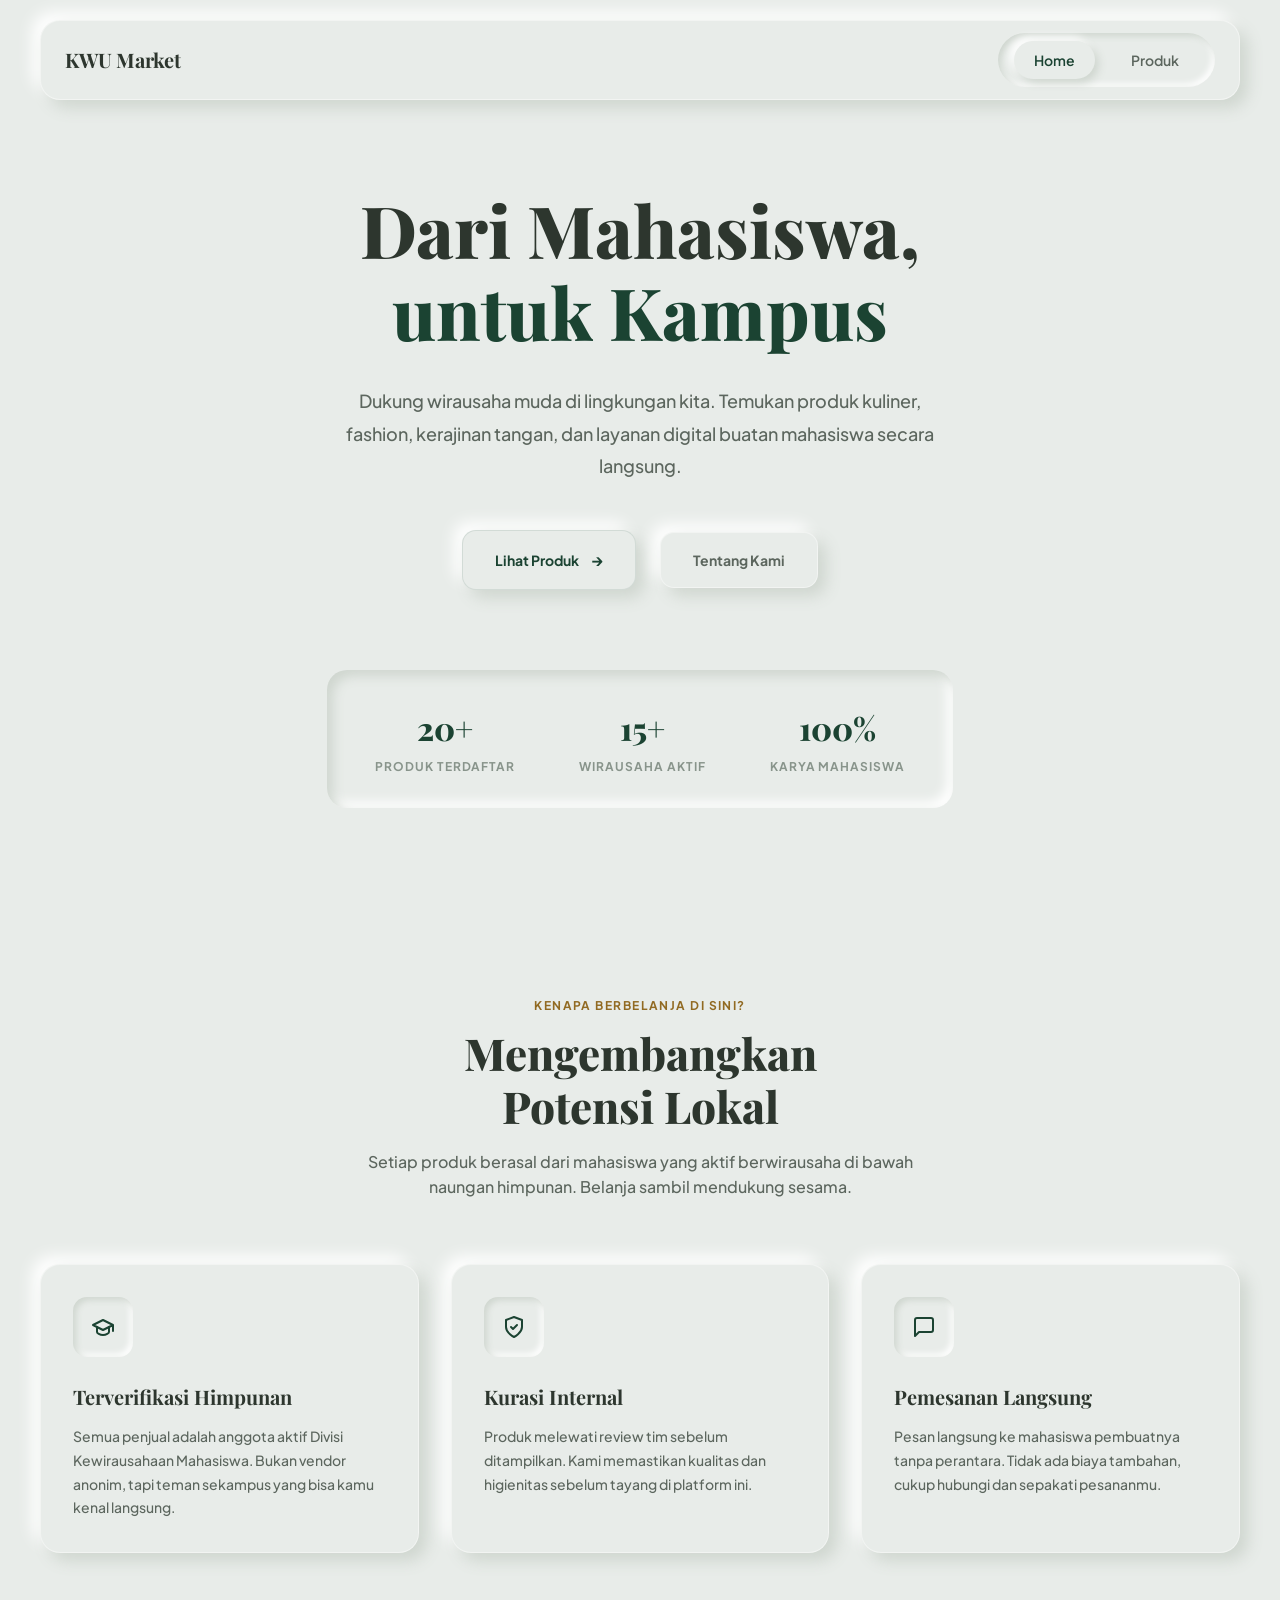
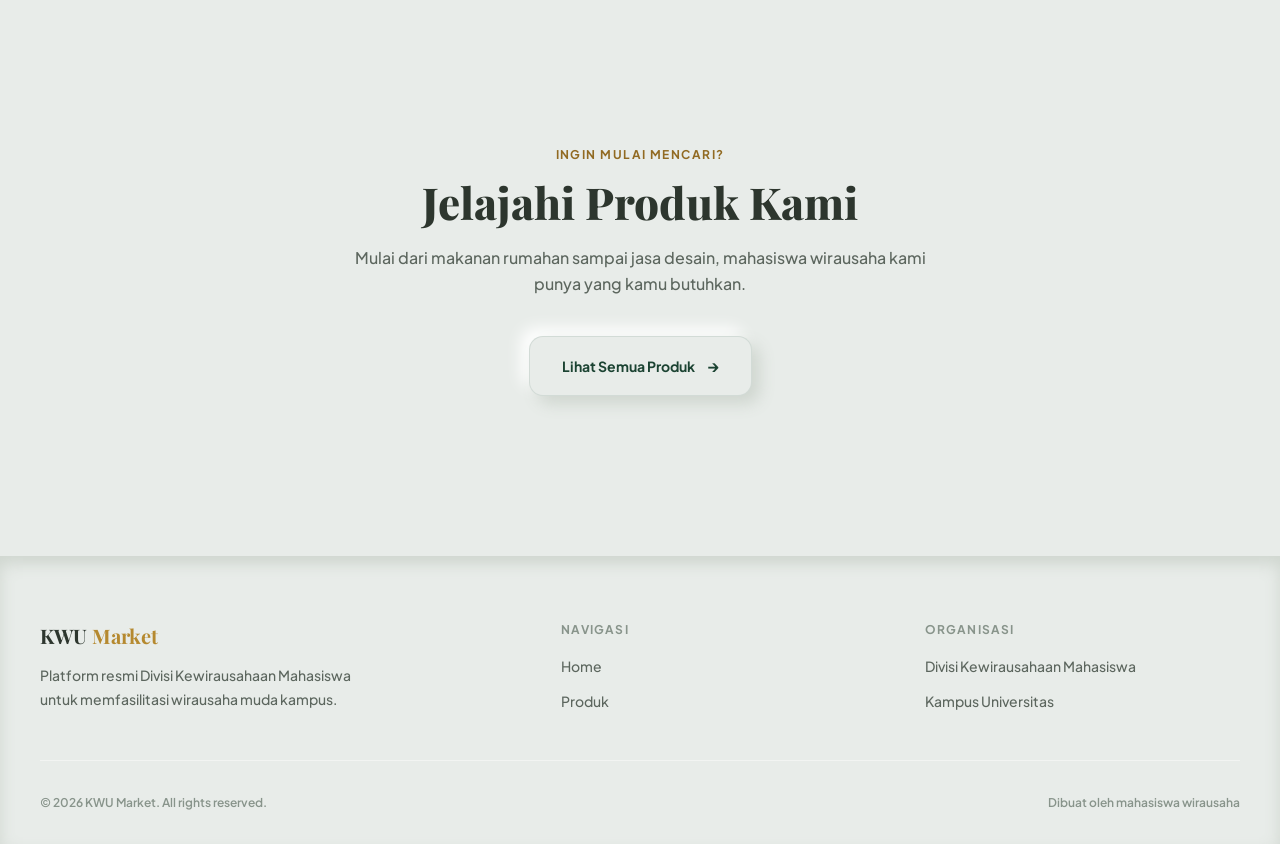
==== index.html @ 0aa47d26 "feat: implement landing page and product listing features for KWU Market platform" ====
<!DOCTYPE html>
<html lang="id">

<head>
  <meta charset="UTF-8" />
  <meta name="viewport" content="width=device-width, initial-scale=1.0" />
  <title>KWU Market</title>
  <meta name="description"
    content="KWU Market adalah platform resmi Divisi Kewirausahaan Mahasiswa. Temukan produk kuliner, fashion, kerajinan, dan jasa digital buatan mahasiswa." />
  <link rel="preconnect" href="https://fonts.googleapis.com">
  <link rel="preconnect" href="https://fonts.gstatic.com" crossorigin>
  <link href="https://fonts.googleapis.com/css2?family=Plus+Jakarta+Sans:wght@400;500;600;700;800&display=swap"
    rel="stylesheet">
  <link rel="stylesheet" href="index.css" />
  <link rel="icon" type="image/svg+xml"
    href="data:image/svg+xml,%3Csvg xmlns='http://www.w3.org/2000/svg' viewBox='0 0 32 32'%3E%3Crect width='32' height='32' rx='6' fill='%231b4332'/%3E%3Ctext x='50%25' y='54%25' dominant-baseline='middle' text-anchor='middle' fill='%23e8ece9' font-family='serif' font-size='18' font-weight='bold'%3EK%3C/text%3E%3C/svg%3E" />
</head>

<body>
  <!-- Navbar -->
  <nav class="navbar" id="navbar">
    <div class="navbar__inner">
      <a href="index.html" class="navbar__logo">
        <div class="navbar__logo-text">KWU <span>Market</span></div>
      </a>
      <div class="navbar__links" id="navLinks">
        <a href="index.html" class="navbar__link active">Home</a>
        <a href="products.html" class="navbar__link">Produk</a>
      </div>
      <button class="navbar__toggle" id="navToggle" aria-label="Toggle menu">
        <span></span>
        <span></span>
        <span></span>
      </button>
    </div>
  </nav>

  <!-- Hero -->
  <section class="hero">
    <div class="hero__content">
      <h1 class="hero__title reveal reveal-delay-1">
        Dari Mahasiswa,<br />
        <span>untuk Kampus</span>
      </h1>

      <p class="hero__subtitle reveal reveal-delay-2">
        Dukung wirausaha muda di lingkungan kita. Temukan produk kuliner, fashion, kerajinan tangan, dan layanan digital
        buatan mahasiswa secara langsung.
      </p>

      <div class="hero__actions reveal reveal-delay-3">
        <a href="products.html" class="btn btn--primary">
          Lihat Produk
          <span class="btn__icon">&rarr;</span>
        </a>
        <a href="#tentang" class="btn btn--secondary">
          Tentang Kami
        </a>
      </div>

      <div class="hero__stats reveal reveal-delay-4">
        <div class="hero__stat">
          <div class="hero__stat-value">20+</div>
          <div class="hero__stat-label">Produk Terdaftar</div>
        </div>
        <div class="hero__stat">
          <div class="hero__stat-value">15+</div>
          <div class="hero__stat-label">Wirausaha Aktif</div>
        </div>
        <div class="hero__stat">
          <div class="hero__stat-value">100%</div>
          <div class="hero__stat-label">Karya Mahasiswa</div>
        </div>
      </div>
    </div>
  </section>

  <!-- Tentang -->
  <section class="section features" id="tentang">
    <div class="section__inner">
      <div class="section__header">
        <p class="section__eyebrow reveal">Kenapa berbelanja di sini?</p>
        <h2 class="section__title reveal reveal-delay-1">Mengembangkan<br />Potensi Lokal</h2>
        <p class="section__description reveal reveal-delay-2">
          Setiap produk berasal dari mahasiswa yang aktif berwirausaha di bawah naungan himpunan. Belanja sambil
          mendukung sesama.
        </p>
      </div>

      <div class="features__grid">
        <div class="feature-card reveal reveal-delay-1">
          <div class="feature-card__icon">
            <svg width="24" height="24" viewBox="0 0 24 24" fill="none" stroke="currentColor" stroke-width="2"
              stroke-linecap="round" stroke-linejoin="round">
              <path d="M22 10v6M2 10l10-5 10 5-10 5z" />
              <path d="M6 12v5c0 1.1 2.7 3 6 3s6-1.9 6-3v-5" />
            </svg>
          </div>
          <h3 class="feature-card__title">Terverifikasi Himpunan</h3>
          <p class="feature-card__text">
            Semua penjual adalah anggota aktif Divisi Kewirausahaan Mahasiswa. Bukan vendor anonim, tapi teman sekampus
            yang bisa kamu kenal langsung.
          </p>
        </div>

        <div class="feature-card reveal reveal-delay-2">
          <div class="feature-card__icon">
            <svg width="24" height="24" viewBox="0 0 24 24" fill="none" stroke="currentColor" stroke-width="2"
              stroke-linecap="round" stroke-linejoin="round">
              <path d="M12 22s8-4 8-10V5l-8-3-8 3v7c0 6 8 10 8 10z" />
              <path d="m9 12 2 2 4-4" />
            </svg>
          </div>
          <h3 class="feature-card__title">Kurasi Internal</h3>
          <p class="feature-card__text">
            Produk melewati review tim sebelum ditampilkan. Kami memastikan kualitas dan higienitas sebelum tayang di
            platform ini.
          </p>
        </div>

        <div class="feature-card reveal reveal-delay-3">
          <div class="feature-card__icon">
            <svg width="24" height="24" viewBox="0 0 24 24" fill="none" stroke="currentColor" stroke-width="2"
              stroke-linecap="round" stroke-linejoin="round">
              <path d="M21 15a2 2 0 0 1-2 2H7l-4 4V5a2 2 0 0 1 2-2h14a2 2 0 0 1 2 2z" />
            </svg>
          </div>
          <h3 class="feature-card__title">Pemesanan Langsung</h3>
          <p class="feature-card__text">
            Pesan langsung ke mahasiswa pembuatnya tanpa perantara. Tidak ada biaya tambahan, cukup hubungi dan sepakati
            pesananmu.
          </p>
        </div>
      </div>
    </div>
  </section>

  <!-- CTA Section -->
  <section class="section" id="cta">
    <div class="section__inner">
      <div class="section__header">
        <p class="section__eyebrow reveal">Ingin mulai mencari?</p>
        <h2 class="section__title reveal reveal-delay-1">Jelajahi Produk Kami</h2>
        <p class="section__description reveal reveal-delay-2">
          Mulai dari makanan rumahan sampai jasa desain, mahasiswa wirausaha kami punya yang kamu butuhkan.
        </p>
        <div style="margin-top: 2.5rem;">
          <a href="products.html" class="btn btn--primary reveal reveal-delay-3">
            Lihat Semua Produk
            <span class="btn__icon">&rarr;</span>
          </a>
        </div>
      </div>
    </div>
  </section>

  <!-- Footer -->
  <footer class="footer">
    <div class="footer__inner">
      <div class="footer__top">
        <div>
          <div class="footer__brand-name">KWU <span>Market</span></div>
          <p class="footer__brand-desc">
            Platform resmi Divisi Kewirausahaan Mahasiswa untuk memfasilitasi wirausaha muda kampus.
          </p>
        </div>

        <div>
          <h4 class="footer__col-title">Navigasi</h4>
          <div class="footer__links">
            <a href="index.html" class="footer__link">Home</a>
            <a href="products.html" class="footer__link">Produk</a>
          </div>
        </div>

        <div>
          <h4 class="footer__col-title">Organisasi</h4>
          <div class="footer__links">
            <span class="footer__link">Divisi Kewirausahaan Mahasiswa</span>
            <span class="footer__link">Kampus Universitas</span>
          </div>
        </div>
      </div>

      <div class="footer__bottom">
        <span>&copy; 2026 KWU Market. All rights reserved.</span>
        <span>Dibuat oleh mahasiswa wirausaha</span>
      </div>
    </div>
  </footer>

  <script src="main.js"></script>
</body>

</html>
---- index.css ----
/* ============================================
   KWU MARKET — Neomorphic (Soft UI) Design System
   Soft Sage + Cream + Forest Green Accents
   ============================================ */

/* --- Google Fonts --- */
@import url('https://fonts.googleapis.com/css2?family=Playfair+Display:ital,wght@0,400..900;1,400..900&family=Plus+Jakarta+Sans:ital,wght@0,200..800;1,200..800&display=swap');

/* --- Custom Properties --- */
:root {
  /* Palette (Soft Sage Cream Base) */
  --bg-color: #e8ece9;
  --shadow-light: #ffffff;
  --shadow-dark: #cfd6cf;

  /* Accent Colors */
  --accent-green: #1b4332;
  --accent-green-light: #2d6a4f;
  --accent-gold: #b5892f;
  --accent-gold-dark: #916a22;

  /* Text Colors */
  --text-primary: #2d362e;
  --text-secondary: #5c665e;
  --text-muted: #88948b;

  /* Shadows (The core of Neomorphism) */
  --neumo-flat: 8px 8px 16px var(--shadow-dark), -8px -8px 16px var(--shadow-light);
  --neumo-flat-hover: 12px 12px 24px var(--shadow-dark), -12px -12px 24px var(--shadow-light);
  --neumo-sunken: inset 6px 6px 12px var(--shadow-dark), inset -6px -6px 12px var(--shadow-light);
  --neumo-sunken-active: inset 8px 8px 16px var(--shadow-dark), inset -8px -8px 16px var(--shadow-light);
  
  --neumo-sm: 4px 4px 8px var(--shadow-dark), -4px -4px 8px var(--shadow-light);
  --neumo-sm-sunken: inset 3px 3px 6px var(--shadow-dark), inset -3px -3px 6px var(--shadow-light);
  
  --border-subtle: rgba(255, 255, 255, 0.4);

  /* Typography */
  --font-display: 'Playfair Display', Georgia, serif;
  --font-body: 'Plus Jakarta Sans', sans-serif;

  --text-xs: 0.75rem;
  --text-sm: 0.875rem;
  --text-base: 1rem;
  --text-lg: 1.125rem;
  --text-xl: 1.25rem;
  --text-2xl: 1.5rem;
  --text-3xl: 2rem;
  --text-4xl: 2.75rem;
  --text-5xl: 3.5rem;
  --text-6xl: 4.5rem;

  /* Spacing */
  --space-1: 0.25rem;
  --space-2: 0.5rem;
  --space-3: 0.75rem;
  --space-4: 1rem;
  --space-5: 1.25rem;
  --space-6: 1.5rem;
  --space-8: 2rem;
  --space-10: 2.5rem;
  --space-12: 3rem;
  --space-16: 4rem;
  --space-20: 5rem;
  --space-24: 6rem;

  /* Radius */
  --radius-sm: 8px;
  --radius-md: 14px;
  --radius-lg: 20px;
  --radius-xl: 28px;
  --radius-full: 9999px;

  /* Transitions */
  --ease-out: cubic-bezier(0.25, 1, 0.5, 1);
  --ease-in-out: cubic-bezier(0.76, 0, 0.24, 1);
  --duration-fast: 150ms;
  --duration-normal: 300ms;
  --duration-slow: 450ms;

  /* Layout */
  --max-width: 1200px;
  --nav-height: 80px;
}

/* --- Reset & Base --- */
*,
*::before,
*::after {
  margin: 0;
  padding: 0;
  box-sizing: border-box;
}

html {
  scroll-behavior: smooth;
  -webkit-font-smoothing: antialiased;
  -moz-osx-font-smoothing: grayscale;
}

body {
  font-family: var(--font-body);
  font-size: var(--text-base);
  line-height: 1.6;
  color: var(--text-primary);
  background-color: var(--bg-color);
  overflow-x: hidden;
  min-height: 100vh;
}

a {
  color: inherit;
  text-decoration: none;
}

img {
  max-width: 100%;
  height: auto;
  display: block;
}

button {
  font-family: inherit;
  cursor: pointer;
  border: none;
  background: none;
  color: inherit;
  outline: none;
}

ul, ol {
  list-style: none;
}

/* --- Navbar --- */
.navbar {
  position: fixed;
  top: 20px;
  left: 50%;
  transform: translateX(-50%);
  width: calc(100% - 40px);
  max-width: var(--max-width);
  height: var(--nav-height);
  background-color: var(--bg-color);
  border-radius: var(--radius-lg);
  box-shadow: var(--neumo-flat);
  border: 1px solid var(--border-subtle);
  display: flex;
  align-items: center;
  z-index: 100;
  transition: all var(--duration-normal) var(--ease-out);
}

.navbar.scrolled {
  top: 10px;
  height: 70px;
  background-color: rgba(232, 236, 233, 0.9);
  backdrop-filter: blur(10px);
  -webkit-backdrop-filter: blur(10px);
}

.navbar--hidden {
  transform: translateX(-50%) translateY(calc(-100% - 30px));
  pointer-events: none;
}

.navbar__inner {
  width: 100%;
  padding: 0 var(--space-6);
  display: flex;
  align-items: center;
  justify-content: space-between;
}

.navbar__logo {
  display: flex;
  align-items: center;
  gap: var(--space-3);
}

.navbar__logo-icon {
  width: 40px;
  height: 40px;
  background-color: var(--bg-color);
  border-radius: var(--radius-md);
  box-shadow: var(--neumo-sm);
  display: flex;
  align-items: center;
  justify-content: center;
  font-family: var(--font-display);
  font-size: var(--text-xl);
  color: var(--accent-green);
  font-weight: 700;
}

.navbar__logo-text {
  font-family: var(--font-display);
  font-size: var(--text-xl);
  font-weight: 700;
  color: var(--text-primary);
  letter-spacing: -0.01em;
}

.navbar__logo-text span {
  color: var(--text-primary);
}

.navbar__links {
  display: flex;
  align-items: center;
  gap: var(--space-4);
  background-color: var(--bg-color);
  padding: var(--space-2) var(--space-4);
  border-radius: var(--radius-full);
  box-shadow: var(--neumo-sm-sunken);
}

.navbar__link {
  padding: var(--space-2) var(--space-5);
  font-size: var(--text-sm);
  font-weight: 600;
  color: var(--text-secondary);
  border-radius: var(--radius-full);
  transition: all var(--duration-fast) var(--ease-out);
}

.navbar__link:hover {
  color: var(--accent-green);
}

.navbar__link.active {
  color: var(--accent-green);
  background-color: var(--bg-color);
  box-shadow: var(--neumo-sm);
}

/* Mobile menu toggle */
.navbar__toggle {
  display: none;
  flex-direction: column;
  gap: 5px;
  width: 40px;
  height: 40px;
  border-radius: var(--radius-md);
  box-shadow: var(--neumo-sm);
  align-items: center;
  justify-content: center;
  cursor: pointer;
  transition: box-shadow var(--duration-fast) var(--ease-out);
}

.navbar__toggle:active {
  box-shadow: var(--neumo-sm-sunken);
}

.navbar__toggle span {
  width: 20px;
  height: 2px;
  background: var(--text-primary);
  border-radius: var(--radius-full);
  transition: transform var(--duration-normal) var(--ease-out),
              opacity var(--duration-fast) var(--ease-out);
}

.navbar__toggle.open span:nth-child(1) {
  transform: translateY(7px) rotate(45deg);
}

.navbar__toggle.open span:nth-child(2) {
  opacity: 0;
}

.navbar__toggle.open span:nth-child(3) {
  transform: translateY(-7px) rotate(-45deg);
}


/* --- Hero Section --- */
.hero {
  min-height: 100vh;
  display: flex;
  align-items: center;
  justify-content: center;
  padding: calc(var(--nav-height) + var(--space-20)) var(--space-6) var(--space-16);
  position: relative;
}

.hero__content {
  max-width: var(--max-width);
  text-align: center;
  z-index: 1;
}

.hero__badge {
  display: inline-flex;
  align-items: center;
  gap: var(--space-2);
  padding: var(--space-2) var(--space-5);
  background-color: var(--bg-color);
  box-shadow: var(--neumo-sm);
  border-radius: var(--radius-full);
  font-size: var(--text-xs);
  font-weight: 700;
  color: var(--accent-green-light);
  margin-bottom: var(--space-10);
  letter-spacing: 0.05em;
  text-transform: uppercase;
}

.hero__badge-dot {
  width: 8px;
  height: 8px;
  background: var(--accent-gold);
  border-radius: 50%;
  box-shadow: 0 0 8px var(--accent-gold);
}

.hero__title {
  font-family: var(--font-display);
  font-size: clamp(var(--text-4xl), 7vw, var(--text-6xl));
  line-height: 1.15;
  margin-bottom: var(--space-8);
  color: var(--text-primary);
  font-weight: 800;
}

.hero__title span {
  color: var(--accent-green);
  position: relative;
  display: inline-block;
}

.hero__subtitle {
  font-size: clamp(var(--text-base), 2vw, var(--text-lg));
  color: var(--text-secondary);
  max-width: 600px;
  margin: 0 auto var(--space-12);
  line-height: 1.8;
  font-weight: 500;
}

.hero__actions {
  display: flex;
  align-items: center;
  justify-content: center;
  gap: var(--space-6);
  flex-wrap: wrap;
}

/* --- Neomorphic Buttons --- */
.btn {
  display: inline-flex;
  align-items: center;
  justify-content: center;
  gap: var(--space-3);
  padding: var(--space-4) var(--space-8);
  font-size: var(--text-sm);
  font-weight: 700;
  border-radius: var(--radius-md);
  background-color: var(--bg-color);
  box-shadow: var(--neumo-flat);
  color: var(--text-primary);
  transition: all var(--duration-normal) var(--ease-out);
  border: 1px solid var(--border-subtle);
}

.btn:hover {
  box-shadow: var(--neumo-flat-hover);
  transform: translateY(-2px);
}

.btn:active {
  box-shadow: var(--neumo-sunken);
  transform: translateY(0);
}

.btn--primary {
  color: var(--accent-green);
  border-color: rgba(27, 67, 50, 0.1);
}

.btn--secondary {
  color: var(--text-secondary);
}

.btn--contact {
  width: 100%;
  padding: var(--space-3) var(--space-6);
  background-color: var(--bg-color);
  box-shadow: var(--neumo-sm);
  border-radius: var(--radius-md);
  color: var(--accent-green);
  font-weight: 700;
}

.btn--contact:active {
  box-shadow: var(--neumo-sm-sunken);
}

.btn__icon {
  font-size: var(--text-base);
  transition: transform var(--duration-normal) var(--ease-out);
}

.btn:hover .btn__icon {
  transform: translateX(4px);
}

/* --- Stats Row --- */
.hero__stats {
  display: flex;
  align-items: center;
  justify-content: center;
  gap: var(--space-16);
  margin-top: var(--space-20);
  padding: var(--space-8) var(--space-12);
  background-color: var(--bg-color);
  border-radius: var(--radius-lg);
  box-shadow: var(--neumo-sunken);
}

.hero__stat {
  text-align: center;
}

.hero__stat-value {
  font-family: var(--font-display);
  font-size: var(--text-3xl);
  color: var(--accent-green);
  font-weight: 800;
}

.hero__stat-label {
  font-size: var(--text-xs);
  color: var(--text-muted);
  text-transform: uppercase;
  letter-spacing: 0.08em;
  font-weight: 700;
  margin-top: var(--space-1);
}


/* --- Section Base --- */
.section {
  padding: var(--space-24) var(--space-6);
}

.section__inner {
  max-width: var(--max-width);
  margin: 0 auto;
}

.section__header {
  text-align: center;
  margin-bottom: var(--space-16);
}

.section__eyebrow {
  font-size: var(--text-xs);
  font-weight: 700;
  text-transform: uppercase;
  letter-spacing: 0.12em;
  color: var(--accent-gold-dark);
  margin-bottom: var(--space-3);
}

.section__title {
  font-family: var(--font-display);
  font-size: clamp(var(--text-3xl), 5vw, var(--text-4xl));
  line-height: 1.2;
  font-weight: 800;
  color: var(--text-primary);
  margin-bottom: var(--space-4);
}

.section__description {
  font-size: var(--text-base);
  color: var(--text-secondary);
  max-width: 600px;
  margin: 0 auto;
  font-weight: 500;
}


/* --- Features --- */
.features {
  position: relative;
}

.features__grid {
  display: grid;
  grid-template-columns: repeat(3, 1fr);
  gap: var(--space-8);
}

.feature-card {
  padding: var(--space-8);
  background-color: var(--bg-color);
  box-shadow: var(--neumo-flat);
  border-radius: var(--radius-lg);
  border: 1px solid var(--border-subtle);
  transition: all var(--duration-normal) var(--ease-out);
}

.feature-card:hover {
  transform: translateY(-4px);
  box-shadow: var(--neumo-flat-hover);
}

.feature-card__icon {
  width: 60px;
  height: 60px;
  display: flex;
  align-items: center;
  justify-content: center;
  background-color: var(--bg-color);
  border-radius: var(--radius-md);
  box-shadow: var(--neumo-sm-sunken);
  color: var(--accent-green);
  margin-bottom: var(--space-6);
}

.feature-card__title {
  font-family: var(--font-display);
  font-size: var(--text-xl);
  font-weight: 700;
  margin-bottom: var(--space-3);
  color: var(--text-primary);
}

.feature-card__text {
  font-size: var(--text-sm);
  color: var(--text-secondary);
  line-height: 1.7;
  font-weight: 500;
}


/* --- Products Page --- */
.products-page {
  padding-top: calc(var(--nav-height) + var(--space-16));
}

.products__controls {
  display: flex;
  align-items: center;
  justify-content: space-between;
  gap: var(--space-6);
  margin-bottom: var(--space-12);
  flex-wrap: wrap;
}

.products__search {
  position: relative;
  flex: 1;
  max-width: 400px;
}

.products__search-input {
  width: 100%;
  padding: var(--space-4) var(--space-5) var(--space-4) var(--space-12);
  background-color: var(--bg-color);
  border: none;
  border-radius: var(--radius-full);
  box-shadow: var(--neumo-sunken);
  color: var(--text-primary);
  font-family: var(--font-body);
  font-size: var(--text-sm);
  font-weight: 600;
  outline: none;
  transition: box-shadow var(--duration-normal) var(--ease-out);
}

.products__search-input::placeholder {
  color: var(--text-muted);
}

.products__search-icon {
  position: absolute;
  left: var(--space-5);
  top: 50%;
  transform: translateY(-50%);
  color: var(--text-muted);
  font-size: var(--text-base);
  pointer-events: none;
}

.products__filter-tabs {
  display: flex;
  gap: var(--space-3);
  flex-wrap: wrap;
  background-color: var(--bg-color);
  padding: var(--space-2);
  border-radius: var(--radius-full);
  box-shadow: var(--neumo-sm-sunken);
}

.products__filter-tab {
  padding: var(--space-2) var(--space-5);
  font-size: var(--text-sm);
  font-weight: 700;
  color: var(--text-secondary);
  border-radius: var(--radius-full);
  transition: all var(--duration-fast) var(--ease-out);
}

.products__filter-tab:hover {
  color: var(--accent-green);
}

.products__filter-tab.active {
  background-color: var(--bg-color);
  color: var(--accent-green);
  box-shadow: var(--neumo-sm);
}

.products__grid {
  display: grid;
  grid-template-columns: repeat(auto-fill, minmax(290px, 1fr));
  gap: var(--space-8);
}


/* --- Product Card --- */
.product-card {
  background-color: var(--bg-color);
  border-radius: var(--radius-lg);
  box-shadow: var(--neumo-flat);
  border: 1px solid var(--border-subtle);
  overflow: hidden;
  transition: all var(--duration-normal) var(--ease-out);
  padding: var(--space-4);
}

.product-card:hover {
  transform: translateY(-4px);
  box-shadow: var(--neumo-flat-hover);
}

.product-card__image-wrapper {
  overflow: hidden;
  border-radius: var(--radius-md);
  position: relative;
  box-shadow: var(--neumo-sm-sunken);
  margin-bottom: var(--space-4);
}

.product-card__image {
  width: 100%;
  aspect-ratio: 4 / 3;
  object-fit: cover;
  transition: transform var(--duration-slow) var(--ease-out);
}

.product-card:hover .product-card__image {
  transform: scale(1.05);
}

.product-card__badge {
  position: absolute;
  top: var(--space-3);
  left: var(--space-3);
  padding: var(--space-1) var(--space-3);
  background-color: var(--bg-color);
  box-shadow: var(--neumo-sm);
  border-radius: var(--radius-full);
  font-size: var(--text-xs);
  font-weight: 700;
  color: var(--accent-gold-dark);
}

.product-card__body {
  padding: var(--space-2) var(--space-1);
}

.product-card__category {
  font-size: var(--text-xs);
  color: var(--text-muted);
  text-transform: uppercase;
  letter-spacing: 0.08em;
  font-weight: 700;
  margin-bottom: var(--space-2);
}

.product-card__name {
  font-family: var(--font-display);
  font-size: var(--text-lg);
  font-weight: 700;
  margin-bottom: var(--space-2);
  line-height: 1.3;
  color: var(--text-primary);
}

.product-card__desc {
  font-size: var(--text-sm);
  color: var(--text-secondary);
  line-height: 1.6;
  margin-bottom: var(--space-4);
  font-weight: 500;
  display: -webkit-box;
  -webkit-line-clamp: 2;
  -webkit-box-orient: vertical;
  overflow: hidden;
}

.product-card__price {
  font-family: var(--font-body);
  font-size: var(--text-xl);
  font-weight: 800;
  color: var(--accent-green);
  margin-bottom: var(--space-4);
}


/* --- Contact Reveal --- */
.contact-reveal {
  overflow: hidden;
  max-height: 0;
  opacity: 0;
  transition: max-height var(--duration-normal) var(--ease-out),
              opacity var(--duration-normal) var(--ease-out),
              margin var(--duration-normal) var(--ease-out),
              padding var(--duration-normal) var(--ease-out);
}

.contact-reveal.open {
  max-height: 200px;
  opacity: 1;
  margin-top: var(--space-4);
  padding-top: var(--space-4);
  border-top: 1px dashed var(--shadow-dark);
}

.contact-reveal__inner {
  display: flex;
  align-items: center;
  gap: var(--space-3);
  padding: var(--space-3);
  background-color: var(--bg-color);
  box-shadow: var(--neumo-sm-sunken);
  border-radius: var(--radius-md);
}

.contact-reveal__avatar {
  width: 36px;
  height: 36px;
  border-radius: 50%;
  background-color: var(--bg-color);
  box-shadow: var(--neumo-sm);
  display: flex;
  align-items: center;
  justify-content: center;
  font-size: var(--text-sm);
  font-weight: 700;
  color: var(--accent-green);
  flex-shrink: 0;
}

.contact-reveal__info {
  min-width: 0;
}

.contact-reveal__name {
  font-size: var(--text-sm);
  font-weight: 700;
  color: var(--text-primary);
  white-space: nowrap;
  overflow: hidden;
  text-overflow: ellipsis;
}

.contact-reveal__phone {
  font-size: var(--text-xs);
  color: var(--text-secondary);
  font-variant-numeric: tabular-nums;
  font-weight: 600;
}


/* --- Footer --- */
.footer {
  padding: var(--space-16) var(--space-6) var(--space-8);
  background-color: var(--bg-color);
  position: relative;
  box-shadow: inset 0 8px 16px var(--shadow-dark);
}

.footer__inner {
  max-width: var(--max-width);
  margin: 0 auto;
}

.footer__top {
  display: grid;
  grid-template-columns: 1.5fr 1fr 1fr;
  gap: var(--space-12);
  margin-bottom: var(--space-12);
}

.footer__brand-name {
  font-family: var(--font-display);
  font-size: var(--text-xl);
  font-weight: 700;
  margin-bottom: var(--space-3);
}

.footer__brand-name span {
  color: var(--accent-gold);
}

.footer__brand-desc {
  font-size: var(--text-sm);
  color: var(--text-secondary);
  line-height: 1.7;
  max-width: 320px;
  font-weight: 500;
}

.footer__col-title {
  font-size: var(--text-xs);
  font-weight: 700;
  text-transform: uppercase;
  letter-spacing: 0.1em;
  color: var(--text-muted);
  margin-bottom: var(--space-4);
}

.footer__links {
  display: flex;
  flex-direction: column;
  gap: var(--space-3);
}

.footer__link {
  font-size: var(--text-sm);
  color: var(--text-secondary);
  font-weight: 500;
  transition: color var(--duration-fast) var(--ease-out);
}

.footer__link:hover {
  color: var(--accent-green);
}

.footer__bottom {
  padding-top: var(--space-8);
  border-top: 1px solid var(--border-subtle);
  display: flex;
  align-items: center;
  justify-content: space-between;
  font-size: var(--text-xs);
  color: var(--text-muted);
  font-weight: 600;
}


/* --- Scroll Reveal Animation --- */
.reveal {
  opacity: 0;
  transform: translateY(20px);
  transition: opacity 0.5s var(--ease-out), transform 0.5s var(--ease-out);
}

.reveal.visible {
  opacity: 1;
  transform: translateY(0);
}

.reveal-delay-1 { transition-delay: 0.08s; }
.reveal-delay-2 { transition-delay: 0.16s; }
.reveal-delay-3 { transition-delay: 0.24s; }
.reveal-delay-4 { transition-delay: 0.32s; }


/* --- Empty State --- */
.products__empty {
  grid-column: 1 / -1;
  text-align: center;
  padding: var(--space-20) var(--space-6);
}

.products__empty-icon {
  font-size: var(--text-5xl);
  margin-bottom: var(--space-4);
  opacity: 0.5;
}

.products__empty-text {
  font-family: var(--font-display);
  font-size: var(--text-xl);
  color: var(--text-secondary);
  font-weight: 700;
  margin-bottom: var(--space-2);
}

.products__empty-hint {
  font-size: var(--text-sm);
  color: var(--text-muted);
  font-weight: 500;
}


/* --- Mobile Responsive --- */
@media (max-width: 768px) {
  :root {
    --nav-height: 70px;
  }

  .navbar {
    top: 10px;
    width: calc(100% - 20px);
  }

  .navbar__links {
    position: absolute;
    top: calc(var(--nav-height) + 10px);
    left: 0;
    right: 0;
    background: var(--bg-color);
    flex-direction: column;
    padding: var(--space-4) var(--space-2);
    gap: var(--space-2);
    border-radius: var(--radius-lg);
    box-shadow: var(--neumo-flat);
    transform: translateY(-10px);
    opacity: 0;
    pointer-events: none;
    transition: transform var(--duration-normal) var(--ease-out),
                opacity var(--duration-normal) var(--ease-out);
  }

  .navbar__links.open {
    transform: translateY(0);
    opacity: 1;
    pointer-events: auto;
  }

  .navbar__link {
    width: 100%;
    text-align: center;
    padding: var(--space-3) var(--space-4);
  }

  .navbar__link.active {
    box-shadow: var(--neumo-sm-sunken);
  }

  .navbar__toggle {
    display: flex;
  }

  .hero__stats {
    gap: var(--space-8);
    flex-direction: column;
    padding: var(--space-6) var(--space-4);
  }

  .features__grid {
    grid-template-columns: 1fr;
    gap: var(--space-6);
  }

  .products__controls {
    flex-direction: column;
    align-items: stretch;
  }

  .products__search {
    max-width: 100%;
  }

  .products__filter-tabs {
    overflow-x: auto;
    -webkit-overflow-scrolling: touch;
    scrollbar-width: none;
    padding: var(--space-2);
  }

  .products__filter-tabs::-webkit-scrollbar {
    display: none;
  }

  .products__grid {
    grid-template-columns: 1fr;
  }

  .footer__top {
    grid-template-columns: 1fr;
    gap: var(--space-8);
  }

  .footer__bottom {
    flex-direction: column;
    gap: var(--space-3);
    text-align: center;
  }
}

@media (min-width: 769px) and (max-width: 1024px) {
  .features__grid {
    grid-template-columns: repeat(2, 1fr);
  }

  .products__grid {
    grid-template-columns: repeat(2, 1fr);
  }
}
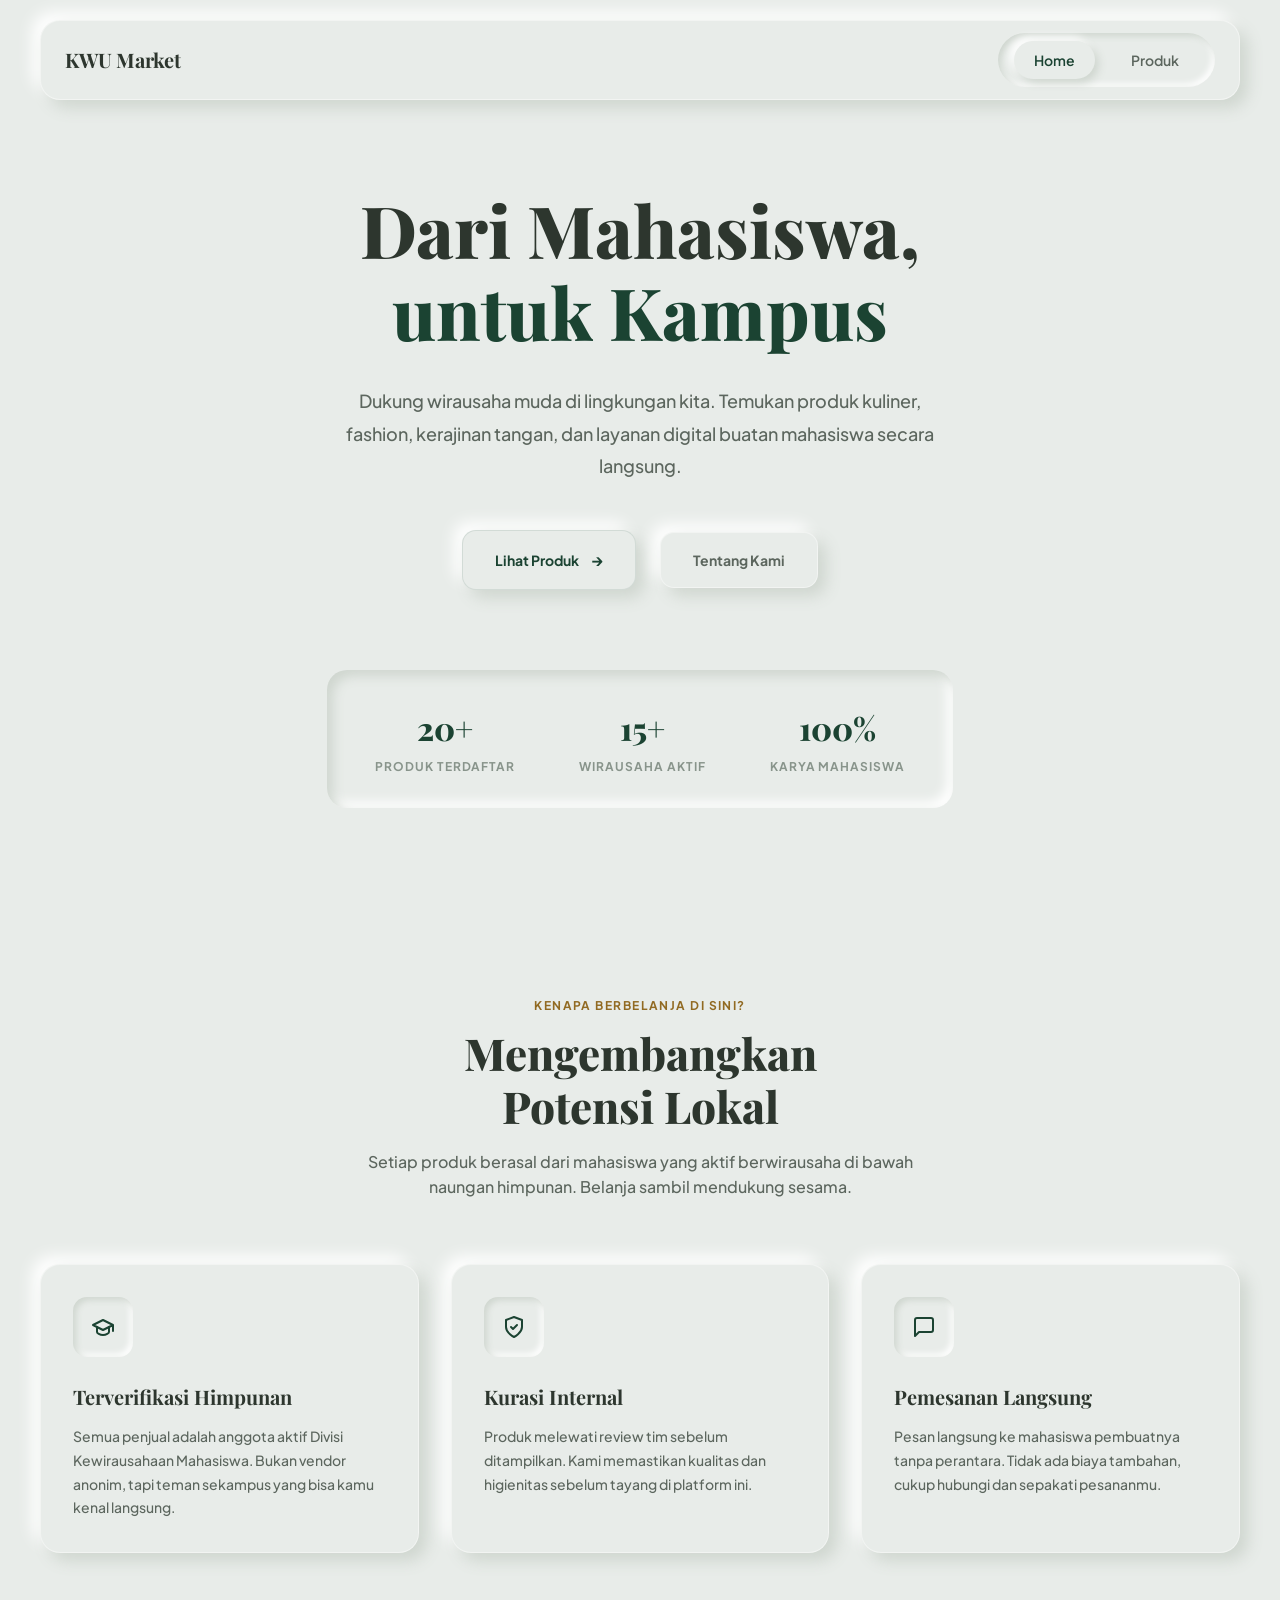
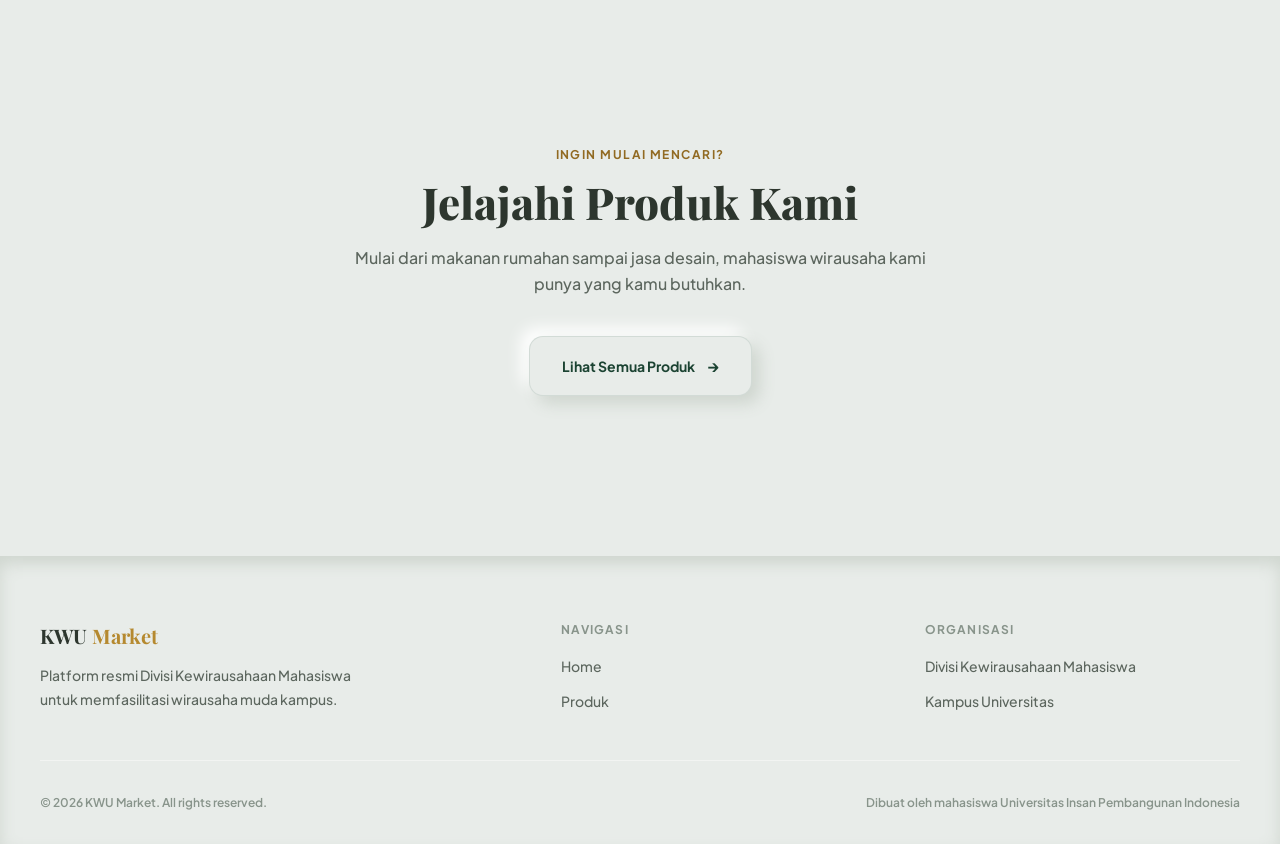
==== commit 5f3befbc: "chore: update developer credit in footer on index and products pages" ====
--- a/index.html
+++ b/index.html
@@ -184,7 +184,7 @@
 
       <div class="footer__bottom">
         <span>&copy; 2026 KWU Market. All rights reserved.</span>
-        <span>Dibuat oleh mahasiswa wirausaha</span>
+        <span>Dibuat oleh mahasiswa Universitas Insan Pembangunan Indonesia</span>
       </div>
     </div>
   </footer>
--- a/index.css
+++ b/index.css
@@ -699,6 +699,7 @@
   font-weight: 500;
   display: -webkit-box;
   -webkit-line-clamp: 2;
+  line-clamp: 2;
   -webkit-box-orient: vertical;
   overflow: hidden;
 }
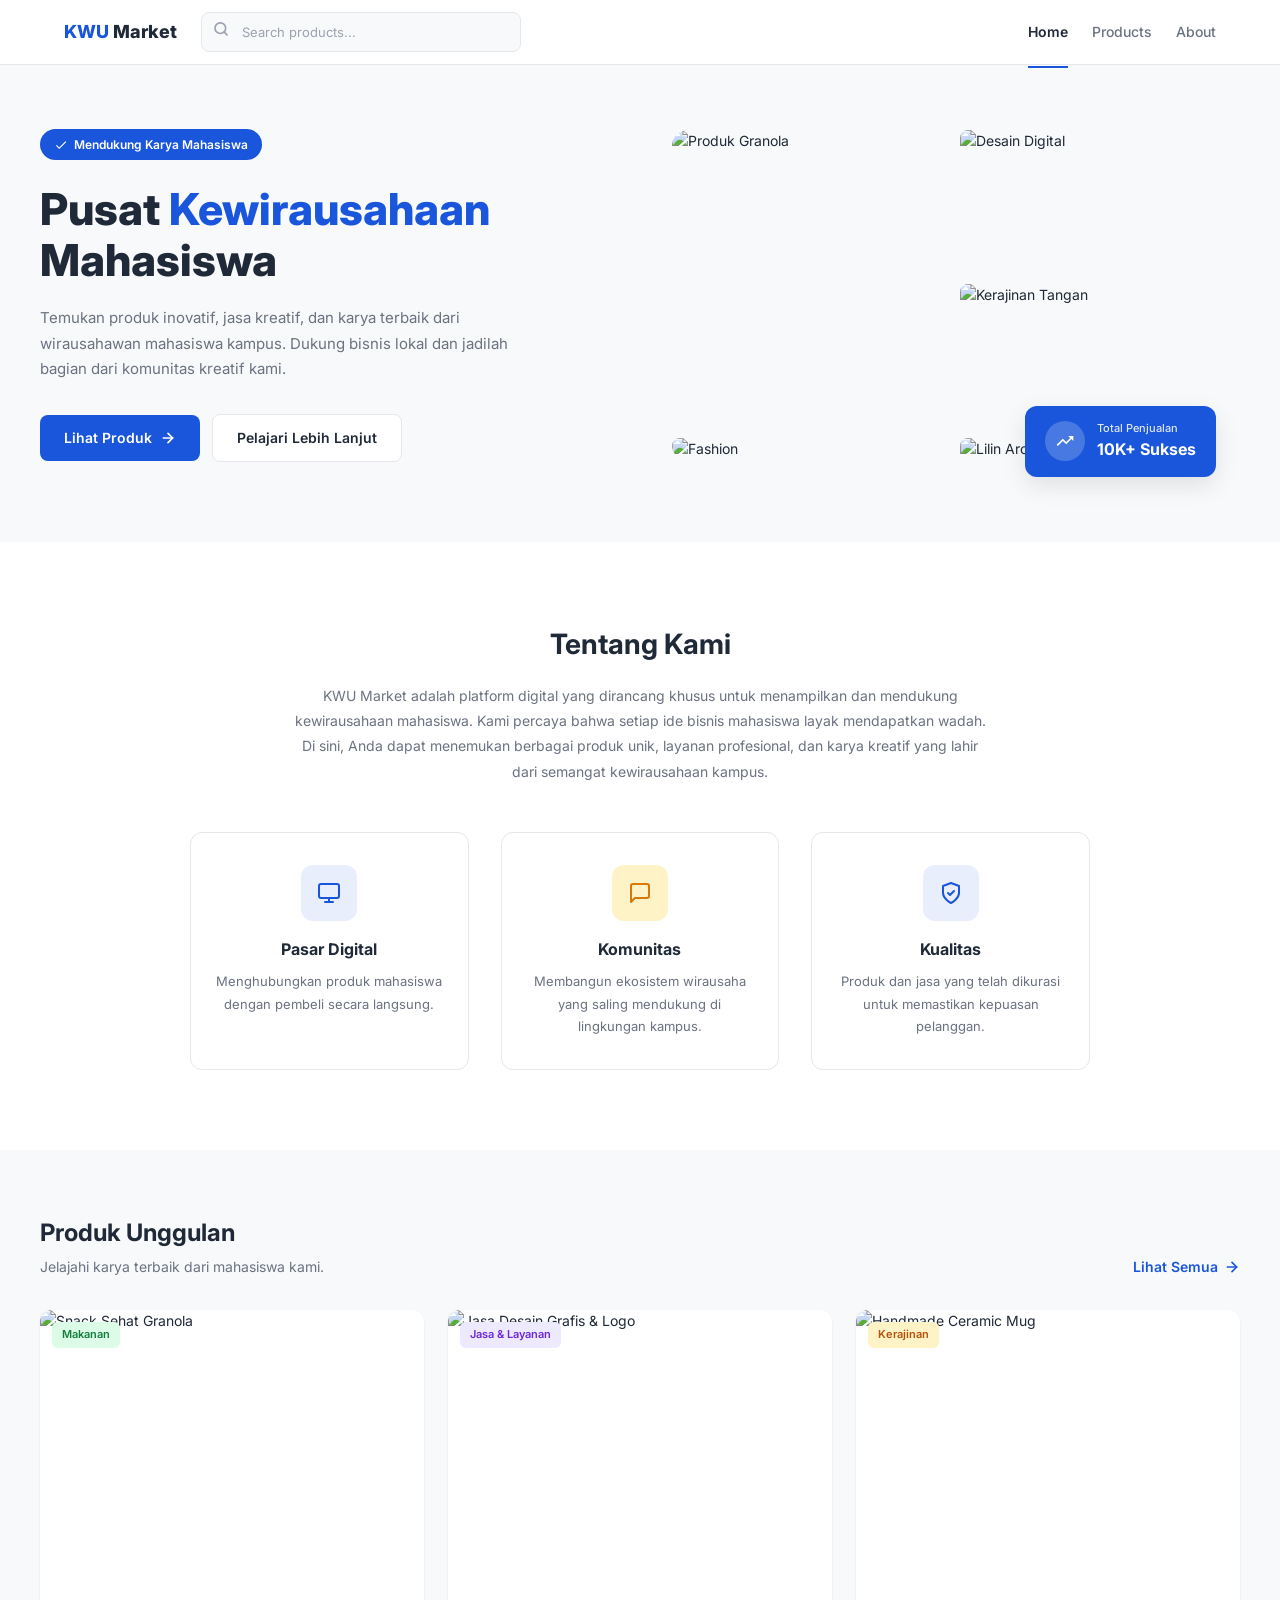
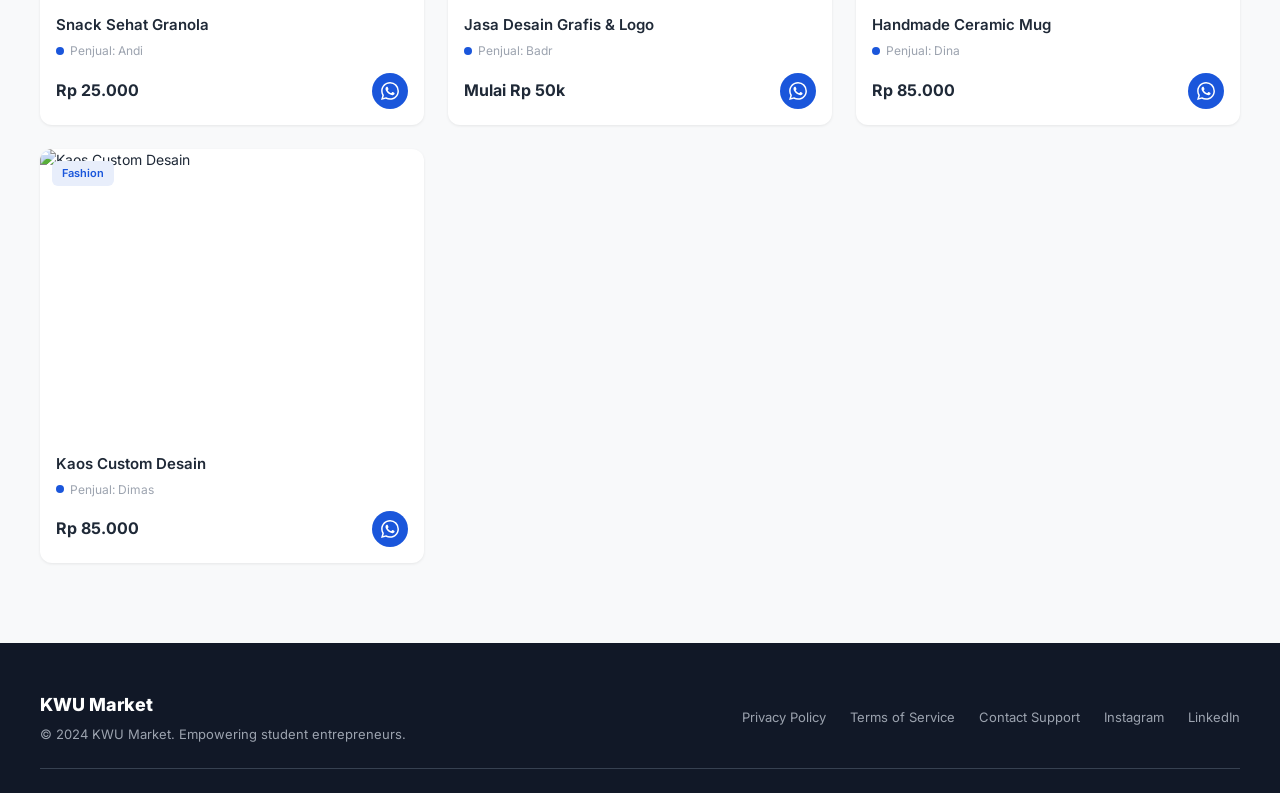
==== commit 7da5f62b: "refactor: replace neomorphic design system with flat modern UI and implement new product page archit" ====
--- a/index.html
+++ b/index.html
@@ -4,30 +4,43 @@
 <head>
   <meta charset="UTF-8" />
   <meta name="viewport" content="width=device-width, initial-scale=1.0" />
-  <title>KWU Market</title>
+  <title>KWU Market — Pusat Kewirausahaan Mahasiswa</title>
   <meta name="description"
-    content="KWU Market adalah platform resmi Divisi Kewirausahaan Mahasiswa. Temukan produk kuliner, fashion, kerajinan, dan jasa digital buatan mahasiswa." />
+    content="KWU Market adalah platform digital untuk mendukung kewirausahaan mahasiswa. Temukan produk inovatif, jasa kreatif, dan karya terbaik dari mahasiswa." />
   <link rel="preconnect" href="https://fonts.googleapis.com">
   <link rel="preconnect" href="https://fonts.gstatic.com" crossorigin>
-  <link href="https://fonts.googleapis.com/css2?family=Plus+Jakarta+Sans:wght@400;500;600;700;800&display=swap"
-    rel="stylesheet">
+  <link href="https://fonts.googleapis.com/css2?family=Inter:wght@400;500;600;700;800&display=swap" rel="stylesheet">
   <link rel="stylesheet" href="index.css" />
   <link rel="icon" type="image/svg+xml"
-    href="data:image/svg+xml,%3Csvg xmlns='http://www.w3.org/2000/svg' viewBox='0 0 32 32'%3E%3Crect width='32' height='32' rx='6' fill='%231b4332'/%3E%3Ctext x='50%25' y='54%25' dominant-baseline='middle' text-anchor='middle' fill='%23e8ece9' font-family='serif' font-size='18' font-weight='bold'%3EK%3C/text%3E%3C/svg%3E" />
+    href="data:image/svg+xml,%3Csvg xmlns='http://www.w3.org/2000/svg' viewBox='0 0 32 32'%3E%3Crect width='32' height='32' rx='6' fill='%231a56db'/%3E%3Ctext x='50%25' y='54%25' dominant-baseline='middle' text-anchor='middle' fill='%23fff' font-family='sans-serif' font-size='18' font-weight='bold'%3EK%3C/text%3E%3C/svg%3E" />
 </head>
 
 <body>
   <!-- Navbar -->
-  <nav class="navbar" id="navbar">
-    <div class="navbar__inner">
-      <a href="index.html" class="navbar__logo">
-        <div class="navbar__logo-text">KWU <span>Market</span></div>
-      </a>
-      <div class="navbar__links" id="navLinks">
-        <a href="index.html" class="navbar__link active">Home</a>
-        <a href="products.html" class="navbar__link">Produk</a>
-      </div>
-      <button class="navbar__toggle" id="navToggle" aria-label="Toggle menu">
+  <nav class="nav">
+    <div class="nav__inner">
+      <a href="index.html" class="nav__logo">KWU <span>Market</span></a>
+
+      <div class="nav__search">
+        <span class="nav__search-icon">
+          <svg width="16" height="16" viewBox="0 0 24 24" fill="none" stroke="currentColor" stroke-width="2.5"
+            stroke-linecap="round" stroke-linejoin="round">
+            <circle cx="11" cy="11" r="8" />
+            <line x1="21" y1="21" x2="16.65" y2="16.65" />
+          </svg>
+        </span>
+        <input type="text" class="nav__search-input" placeholder="Search products..." />
+      </div>
+
+      <div class="nav__links">
+        <a href="index.html" class="nav__link nav__link--active">Home</a>
+        <a href="products.html" class="nav__link">Products</a>
+        <a href="#about" class="nav__link">About</a>
+      </div>
+
+
+
+      <button class="nav__mobile-toggle" id="navToggle" aria-label="Menu">
         <span></span>
         <span></span>
         <span></span>
@@ -35,120 +48,255 @@
     </div>
   </nav>
 
-  <!-- Hero -->
+  <!-- Hero Section -->
   <section class="hero">
-    <div class="hero__content">
-      <h1 class="hero__title reveal reveal-delay-1">
-        Dari Mahasiswa,<br />
-        <span>untuk Kampus</span>
-      </h1>
-
-      <p class="hero__subtitle reveal reveal-delay-2">
-        Dukung wirausaha muda di lingkungan kita. Temukan produk kuliner, fashion, kerajinan tangan, dan layanan digital
-        buatan mahasiswa secara langsung.
+    <div class="hero__inner">
+      <div class="hero__content">
+        <div class="hero__badge">
+          <svg width="14" height="14" viewBox="0 0 24 24" fill="currentColor">
+            <path d="M9 16.17L4.83 12l-1.42 1.41L9 19 21 7l-1.41-1.41z" />
+          </svg>
+          Mendukung Karya Mahasiswa
+        </div>
+
+        <h1 class="hero__title">
+          Pusat <span>Kewirausahaan</span> Mahasiswa
+        </h1>
+
+        <p class="hero__subtitle">
+          Temukan produk inovatif, jasa kreatif, dan karya terbaik dari
+          wirausahawan mahasiswa kampus. Dukung bisnis lokal dan jadilah
+          bagian dari komunitas kreatif kami.
+        </p>
+
+        <div class="hero__actions">
+          <a href="products.html" class="hero__btn hero__btn--primary">
+            Lihat Produk
+            <svg width="16" height="16" viewBox="0 0 24 24" fill="none" stroke="currentColor" stroke-width="2.5"
+              stroke-linecap="round" stroke-linejoin="round">
+              <line x1="5" y1="12" x2="19" y2="12" />
+              <polyline points="12 5 19 12 12 19" />
+            </svg>
+          </a>
+          <a href="#about" class="hero__btn hero__btn--outline">
+            Pelajari Lebih Lanjut
+          </a>
+        </div>
+      </div>
+
+      <div class="hero__visual">
+        <div class="hero__grid">
+          <div class="hero__grid-item hero__grid-item--tall">
+            <img src="https://images.unsplash.com/photo-1517093602195-b40af9688b46?w=400&h=500&fit=crop&q=80"
+              alt="Produk Granola" />
+          </div>
+          <div class="hero__grid-item">
+            <img src="https://images.unsplash.com/photo-1626785774573-4b799315345d?w=400&h=240&fit=crop&q=80"
+              alt="Desain Digital" />
+          </div>
+          <div class="hero__grid-item">
+            <img src="https://images.unsplash.com/photo-1611652022419-a9419f74343d?w=400&h=240&fit=crop&q=80"
+              alt="Kerajinan Tangan" />
+          </div>
+          <div class="hero__grid-item">
+            <img src="https://images.unsplash.com/photo-1622560480605-d83c853bc5c3?w=400&h=240&fit=crop&q=80"
+              alt="Fashion" />
+          </div>
+          <div class="hero__grid-item">
+            <img src="https://images.unsplash.com/photo-1602607544928-e7ee7bf35dba?w=400&h=240&fit=crop&q=80"
+              alt="Lilin Aromaterapi" />
+          </div>
+        </div>
+        <div class="hero__stat-card">
+          <div class="hero__stat-icon">
+            <svg width="20" height="20" viewBox="0 0 24 24" fill="currentColor">
+              <path d="M16 6l2.29 2.29-4.88 4.88-4-4L2 16.59 3.41 18l6-6 4 4 6.3-6.29L22 12V6z" />
+            </svg>
+          </div>
+          <div>
+            <div class="hero__stat-label">Total Penjualan</div>
+            <div class="hero__stat-value">10K+ Sukses</div>
+          </div>
+        </div>
+      </div>
+    </div>
+  </section>
+
+  <!-- Tentang Kami -->
+  <section class="about" id="about">
+    <div class="about__inner">
+      <h2 class="about__title">Tentang Kami</h2>
+      <p class="about__desc">
+        KWU Market adalah platform digital yang dirancang khusus untuk menampilkan dan
+        mendukung kewirausahaan mahasiswa. Kami percaya bahwa setiap ide bisnis
+        mahasiswa layak mendapatkan wadah. Di sini, Anda dapat menemukan berbagai produk
+        unik, layanan profesional, dan karya kreatif yang lahir dari semangat kewirausahaan
+        kampus.
       </p>
 
-      <div class="hero__actions reveal reveal-delay-3">
-        <a href="products.html" class="btn btn--primary">
-          Lihat Produk
-          <span class="btn__icon">&rarr;</span>
-        </a>
-        <a href="#tentang" class="btn btn--secondary">
-          Tentang Kami
-        </a>
-      </div>
-
-      <div class="hero__stats reveal reveal-delay-4">
-        <div class="hero__stat">
-          <div class="hero__stat-value">20+</div>
-          <div class="hero__stat-label">Produk Terdaftar</div>
-        </div>
-        <div class="hero__stat">
-          <div class="hero__stat-value">15+</div>
-          <div class="hero__stat-label">Wirausaha Aktif</div>
-        </div>
-        <div class="hero__stat">
-          <div class="hero__stat-value">100%</div>
-          <div class="hero__stat-label">Karya Mahasiswa</div>
-        </div>
-      </div>
-    </div>
-  </section>
-
-  <!-- Tentang -->
-  <section class="section features" id="tentang">
-    <div class="section__inner">
-      <div class="section__header">
-        <p class="section__eyebrow reveal">Kenapa berbelanja di sini?</p>
-        <h2 class="section__title reveal reveal-delay-1">Mengembangkan<br />Potensi Lokal</h2>
-        <p class="section__description reveal reveal-delay-2">
-          Setiap produk berasal dari mahasiswa yang aktif berwirausaha di bawah naungan himpunan. Belanja sambil
-          mendukung sesama.
-        </p>
-      </div>
-
-      <div class="features__grid">
-        <div class="feature-card reveal reveal-delay-1">
-          <div class="feature-card__icon">
+      <div class="about__features">
+        <div class="about__feature">
+          <div class="about__feature-icon about__feature-icon--blue">
             <svg width="24" height="24" viewBox="0 0 24 24" fill="none" stroke="currentColor" stroke-width="2"
               stroke-linecap="round" stroke-linejoin="round">
-              <path d="M22 10v6M2 10l10-5 10 5-10 5z" />
-              <path d="M6 12v5c0 1.1 2.7 3 6 3s6-1.9 6-3v-5" />
-            </svg>
-          </div>
-          <h3 class="feature-card__title">Terverifikasi Himpunan</h3>
-          <p class="feature-card__text">
-            Semua penjual adalah anggota aktif Divisi Kewirausahaan Mahasiswa. Bukan vendor anonim, tapi teman sekampus
-            yang bisa kamu kenal langsung.
+              <rect x="2" y="3" width="20" height="14" rx="2" ry="2" />
+              <line x1="8" y1="21" x2="16" y2="21" />
+              <line x1="12" y1="17" x2="12" y2="21" />
+            </svg>
+          </div>
+          <h3 class="about__feature-title">Pasar Digital</h3>
+          <p class="about__feature-text">
+            Menghubungkan produk mahasiswa dengan pembeli secara langsung.
           </p>
         </div>
 
-        <div class="feature-card reveal reveal-delay-2">
-          <div class="feature-card__icon">
+        <div class="about__feature">
+          <div class="about__feature-icon about__feature-icon--orange">
+            <svg width="24" height="24" viewBox="0 0 24 24" fill="none" stroke="currentColor" stroke-width="2"
+              stroke-linecap="round" stroke-linejoin="round">
+              <path d="M21 15a2 2 0 0 1-2 2H7l-4 4V5a2 2 0 0 1 2-2h14a2 2 0 0 1 2 2z" />
+            </svg>
+          </div>
+          <h3 class="about__feature-title">Komunitas</h3>
+          <p class="about__feature-text">
+            Membangun ekosistem wirausaha yang saling mendukung di lingkungan kampus.
+          </p>
+        </div>
+
+        <div class="about__feature">
+          <div class="about__feature-icon about__feature-icon--blue">
             <svg width="24" height="24" viewBox="0 0 24 24" fill="none" stroke="currentColor" stroke-width="2"
               stroke-linecap="round" stroke-linejoin="round">
               <path d="M12 22s8-4 8-10V5l-8-3-8 3v7c0 6 8 10 8 10z" />
               <path d="m9 12 2 2 4-4" />
             </svg>
           </div>
-          <h3 class="feature-card__title">Kurasi Internal</h3>
-          <p class="feature-card__text">
-            Produk melewati review tim sebelum ditampilkan. Kami memastikan kualitas dan higienitas sebelum tayang di
-            platform ini.
+          <h3 class="about__feature-title">Kualitas</h3>
+          <p class="about__feature-text">
+            Produk dan jasa yang telah dikurasi untuk memastikan kepuasan pelanggan.
           </p>
         </div>
-
-        <div class="feature-card reveal reveal-delay-3">
-          <div class="feature-card__icon">
-            <svg width="24" height="24" viewBox="0 0 24 24" fill="none" stroke="currentColor" stroke-width="2"
-              stroke-linecap="round" stroke-linejoin="round">
-              <path d="M21 15a2 2 0 0 1-2 2H7l-4 4V5a2 2 0 0 1 2-2h14a2 2 0 0 1 2 2z" />
-            </svg>
-          </div>
-          <h3 class="feature-card__title">Pemesanan Langsung</h3>
-          <p class="feature-card__text">
-            Pesan langsung ke mahasiswa pembuatnya tanpa perantara. Tidak ada biaya tambahan, cukup hubungi dan sepakati
-            pesananmu.
-          </p>
-        </div>
       </div>
     </div>
   </section>
 
-  <!-- CTA Section -->
-  <section class="section" id="cta">
-    <div class="section__inner">
-      <div class="section__header">
-        <p class="section__eyebrow reveal">Ingin mulai mencari?</p>
-        <h2 class="section__title reveal reveal-delay-1">Jelajahi Produk Kami</h2>
-        <p class="section__description reveal reveal-delay-2">
-          Mulai dari makanan rumahan sampai jasa desain, mahasiswa wirausaha kami punya yang kamu butuhkan.
-        </p>
-        <div style="margin-top: 2.5rem;">
-          <a href="products.html" class="btn btn--primary reveal reveal-delay-3">
-            Lihat Semua Produk
-            <span class="btn__icon">&rarr;</span>
-          </a>
+  <!-- Produk Unggulan -->
+  <section class="featured">
+    <div class="featured__inner">
+      <div class="featured__header">
+        <div>
+          <h2 class="featured__title">Produk Unggulan</h2>
+          <p class="featured__subtitle">Jelajahi karya terbaik dari mahasiswa kami.</p>
+        </div>
+        <a href="products.html" class="featured__see-all">
+          Lihat Semua
+          <svg width="16" height="16" viewBox="0 0 24 24" fill="none" stroke="currentColor" stroke-width="2.5"
+            stroke-linecap="round" stroke-linejoin="round">
+            <line x1="5" y1="12" x2="19" y2="12" />
+            <polyline points="12 5 19 12 12 19" />
+          </svg>
+        </a>
+      </div>
+
+      <div class="featured__grid">
+        <!-- Card 1 -->
+        <div class="product-card">
+          <div class="product-card__img-wrap">
+            <span class="product-card__badge product-card__badge--food">Makanan</span>
+            <img class="product-card__img"
+              src="https://images.unsplash.com/photo-1517093602195-b40af9688b46?w=400&h=300&fit=crop&q=80"
+              alt="Snack Sehat Granola" loading="lazy" />
+          </div>
+          <div class="product-card__body">
+            <h3 class="product-card__name">Snack Sehat Granola</h3>
+            <div class="product-card__seller">
+              <span class="product-card__seller-dot"></span>
+              Penjual: Andi
+            </div>
+            <div class="product-card__bottom">
+              <span class="product-card__price">Rp 25.000</span>
+              <a href="https://wa.me/6281234567890?text=Halo%20Andi,%20saya%20tertarik%20dengan%20Snack%20Sehat%20Granola" target="_blank" rel="noopener noreferrer" class="product-card__contact" aria-label="Hubungi penjual">
+                <svg width="18" height="18" viewBox="0 0 24 24" fill="currentColor">
+                  <path d="M17.472 14.382c-.297-.149-1.758-.867-2.03-.967-.273-.099-.471-.148-.67.15-.197.297-.767.966-.94 1.164-.173.199-.347.223-.644.075-.297-.15-1.255-.463-2.39-1.475-.883-.788-1.48-1.761-1.653-2.059-.173-.297-.018-.458.13-.606.134-.133.298-.347.446-.52.149-.174.198-.298.298-.497.099-.198.05-.371-.025-.52-.075-.149-.669-1.612-.916-2.207-.242-.579-.487-.5-.669-.51-.173-.008-.371-.01-.57-.01-.198 0-.52.074-.792.372-.272.297-1.04 1.016-1.04 2.479 0 1.462 1.065 2.875 1.213 3.074.149.198 2.096 3.2 5.077 4.487.709.306 1.262.489 1.694.625.712.227 1.36.195 1.871.118.571-.085 1.758-.719 2.006-1.413.248-.694.248-1.289.173-1.413-.074-.124-.272-.198-.57-.347m-5.421 7.403h-.004a9.87 9.87 0 01-5.031-1.378l-.361-.214-3.741.982.998-3.648-.235-.374a9.86 9.86 0 01-1.51-5.26c.001-5.45 4.436-9.884 9.888-9.884 2.64 0 5.122 1.03 6.988 2.898a9.825 9.825 0 012.893 6.994c-.003 5.45-4.437 9.884-9.885 9.884m8.413-18.297A11.815 11.815 0 0012.05 0C5.495 0 .16 5.335.157 11.892c0 2.096.547 4.142 1.588 5.945L.057 24l6.305-1.654a11.882 11.882 0 005.683 1.448h.005c6.554 0 11.89-5.335 11.893-11.893a11.821 11.821 0 00-3.48-8.413z"/>
+                </svg>
+              </a>
+            </div>
+          </div>
+        </div>
+
+        <!-- Card 2 -->
+        <div class="product-card">
+          <div class="product-card__img-wrap">
+            <span class="product-card__badge product-card__badge--service">Jasa & Layanan</span>
+            <img class="product-card__img"
+              src="https://images.unsplash.com/photo-1626785774573-4b799315345d?w=400&h=300&fit=crop&q=80"
+              alt="Jasa Desain Grafis & Logo" loading="lazy" />
+          </div>
+          <div class="product-card__body">
+            <h3 class="product-card__name">Jasa Desain Grafis & Logo</h3>
+            <div class="product-card__seller">
+              <span class="product-card__seller-dot"></span>
+              Penjual: Badr
+            </div>
+             <div class="product-card__bottom">
+              <span class="product-card__price">Mulai Rp 50k</span>
+              <a href="https://wa.me/6285678901234?text=Halo%20Badr,%20saya%20tertarik%20dengan%20Jasa%20Desain%20Grafis%20%26%20Logo" target="_blank" rel="noopener noreferrer" class="product-card__contact" aria-label="Hubungi penjual">
+                <svg width="18" height="18" viewBox="0 0 24 24" fill="currentColor">
+                  <path d="M17.472 14.382c-.297-.149-1.758-.867-2.03-.967-.273-.099-.471-.148-.67.15-.197.297-.767.966-.94 1.164-.173.199-.347.223-.644.075-.297-.15-1.255-.463-2.39-1.475-.883-.788-1.48-1.761-1.653-2.059-.173-.297-.018-.458.13-.606.134-.133.298-.347.446-.52.149-.174.198-.298.298-.497.099-.198.05-.371-.025-.52-.075-.149-.669-1.612-.916-2.207-.242-.579-.487-.5-.669-.51-.173-.008-.371-.01-.57-.01-.198 0-.52.074-.792.372-.272.297-1.04 1.016-1.04 2.479 0 1.462 1.065 2.875 1.213 3.074.149.198 2.096 3.2 5.077 4.487.709.306 1.262.489 1.694.625.712.227 1.36.195 1.871.118.571-.085 1.758-.719 2.006-1.413.248-.694.248-1.289.173-1.413-.074-.124-.272-.198-.57-.347m-5.421 7.403h-.004a9.87 9.87 0 01-5.031-1.378l-.361-.214-3.741.982.998-3.648-.235-.374a9.86 9.86 0 01-1.51-5.26c.001-5.45 4.436-9.884 9.888-9.884 2.64 0 5.122 1.03 6.988 2.898a9.825 9.825 0 012.893 6.994c-.003 5.45-4.437 9.884-9.885 9.884m8.413-18.297A11.815 11.815 0 0012.05 0C5.495 0 .16 5.335.157 11.892c0 2.096.547 4.142 1.588 5.945L.057 24l6.305-1.654a11.882 11.882 0 005.683 1.448h.005c6.554 0 11.89-5.335 11.893-11.893a11.821 11.821 0 00-3.48-8.413z"/>
+                </svg>
+              </a>
+            </div>
+          </div>
+        </div>
+
+        <!-- Card 3 -->
+        <div class="product-card">
+          <div class="product-card__img-wrap">
+            <span class="product-card__badge product-card__badge--craft">Kerajinan</span>
+            <img class="product-card__img"
+              src="https://images.unsplash.com/photo-1565193566173-7a0ee3dbe261?w=400&h=300&fit=crop&q=80"
+              alt="Handmade Ceramic Mug" loading="lazy" />
+          </div>
+          <div class="product-card__body">
+            <h3 class="product-card__name">Handmade Ceramic Mug</h3>
+            <div class="product-card__seller">
+              <span class="product-card__seller-dot"></span>
+              Penjual: Dina
+            </div>
+             <div class="product-card__bottom">
+              <span class="product-card__price">Rp 85.000</span>
+              <a href="https://wa.me/6287890123456?text=Halo%20Dina,%20saya%20tertarik%20dengan%20Handmade%20Ceramic%20Mug" target="_blank" rel="noopener noreferrer" class="product-card__contact" aria-label="Hubungi penjual">
+                <svg width="18" height="18" viewBox="0 0 24 24" fill="currentColor">
+                  <path d="M17.472 14.382c-.297-.149-1.758-.867-2.03-.967-.273-.099-.471-.148-.67.15-.197.297-.767.966-.94 1.164-.173.199-.347.223-.644.075-.297-.15-1.255-.463-2.39-1.475-.883-.788-1.48-1.761-1.653-2.059-.173-.297-.018-.458.13-.606.134-.133.298-.347.446-.52.149-.174.198-.298.298-.497.099-.198.05-.371-.025-.52-.075-.149-.669-1.612-.916-2.207-.242-.579-.487-.5-.669-.51-.173-.008-.371-.01-.57-.01-.198 0-.52.074-.792.372-.272.297-1.04 1.016-1.04 2.479 0 1.462 1.065 2.875 1.213 3.074.149.198 2.096 3.2 5.077 4.487.709.306 1.262.489 1.694.625.712.227 1.36.195 1.871.118.571-.085 1.758-.719 2.006-1.413.248-.694.248-1.289.173-1.413-.074-.124-.272-.198-.57-.347m-5.421 7.403h-.004a9.87 9.87 0 01-5.031-1.378l-.361-.214-3.741.982.998-3.648-.235-.374a9.86 9.86 0 01-1.51-5.26c.001-5.45 4.436-9.884 9.888-9.884 2.64 0 5.122 1.03 6.988 2.898a9.825 9.825 0 012.893 6.994c-.003 5.45-4.437 9.884-9.885 9.884m8.413-18.297A11.815 11.815 0 0012.05 0C5.495 0 .16 5.335.157 11.892c0 2.096.547 4.142 1.588 5.945L.057 24l6.305-1.654a11.882 11.882 0 005.683 1.448h.005c6.554 0 11.89-5.335 11.893-11.893a11.821 11.821 0 00-3.48-8.413z"/>
+                </svg>
+              </a>
+            </div>
+          </div>
+        </div>
+
+        <!-- Card 4 -->
+        <div class="product-card">
+          <div class="product-card__img-wrap">
+            <span class="product-card__badge product-card__badge--fashion">Fashion</span>
+            <img class="product-card__img"
+              src="https://images.unsplash.com/photo-1562157873-818bc0726f68?w=400&h=300&fit=crop&q=80"
+              alt="Kaos Custom Desain" loading="lazy" />
+          </div>
+          <div class="product-card__body">
+            <h3 class="product-card__name">Kaos Custom Desain</h3>
+            <div class="product-card__seller">
+              <span class="product-card__seller-dot"></span>
+              Penjual: Dimas
+            </div>
+             <div class="product-card__bottom">
+              <span class="product-card__price">Rp 85.000</span>
+              <a href="https://wa.me/6281356781234?text=Halo%20Dimas,%20saya%20tertarik%20dengan%20Kaos%20Custom%20Desain" target="_blank" rel="noopener noreferrer" class="product-card__contact" aria-label="Hubungi penjual">
+                <svg width="18" height="18" viewBox="0 0 24 24" fill="currentColor">
+                  <path d="M17.472 14.382c-.297-.149-1.758-.867-2.03-.967-.273-.099-.471-.148-.67.15-.197.297-.767.966-.94 1.164-.173.199-.347.223-.644.075-.297-.15-1.255-.463-2.39-1.475-.883-.788-1.48-1.761-1.653-2.059-.173-.297-.018-.458.13-.606.134-.133.298-.347.446-.52.149-.174.198-.298.298-.497.099-.198.05-.371-.025-.52-.075-.149-.669-1.612-.916-2.207-.242-.579-.487-.5-.669-.51-.173-.008-.371-.01-.57-.01-.198 0-.52.074-.792.372-.272.297-1.04 1.016-1.04 2.479 0 1.462 1.065 2.875 1.213 3.074.149.198 2.096 3.2 5.077 4.487.709.306 1.262.489 1.694.625.712.227 1.36.195 1.871.118.571-.085 1.758-.719 2.006-1.413.248-.694.248-1.289.173-1.413-.074-.124-.272-.198-.57-.347m-5.421 7.403h-.004a9.87 9.87 0 01-5.031-1.378l-.361-.214-3.741.982.998-3.648-.235-.374a9.86 9.86 0 01-1.51-5.26c.001-5.45 4.436-9.884 9.888-9.884 2.64 0 5.122 1.03 6.988 2.898a9.825 9.825 0 012.893 6.994c-.003 5.45-4.437 9.884-9.885 9.884m8.413-18.297A11.815 11.815 0 0012.05 0C5.495 0 .16 5.335.157 11.892c0 2.096.547 4.142 1.588 5.945L.057 24l6.305-1.654a11.882 11.882 0 005.683 1.448h.005c6.554 0 11.89-5.335 11.893-11.893a11.821 11.821 0 00-3.48-8.413z"/>
+                </svg>
+              </a>
+            </div>
+          </div>
         </div>
       </div>
     </div>
@@ -159,32 +307,16 @@
     <div class="footer__inner">
       <div class="footer__top">
         <div>
-          <div class="footer__brand-name">KWU <span>Market</span></div>
-          <p class="footer__brand-desc">
-            Platform resmi Divisi Kewirausahaan Mahasiswa untuk memfasilitasi wirausaha muda kampus.
-          </p>
-        </div>
-
-        <div>
-          <h4 class="footer__col-title">Navigasi</h4>
-          <div class="footer__links">
-            <a href="index.html" class="footer__link">Home</a>
-            <a href="products.html" class="footer__link">Produk</a>
-          </div>
-        </div>
-
-        <div>
-          <h4 class="footer__col-title">Organisasi</h4>
-          <div class="footer__links">
-            <span class="footer__link">Divisi Kewirausahaan Mahasiswa</span>
-            <span class="footer__link">Kampus Universitas</span>
-          </div>
-        </div>
-      </div>
-
-      <div class="footer__bottom">
-        <span>&copy; 2026 KWU Market. All rights reserved.</span>
-        <span>Dibuat oleh mahasiswa Universitas Insan Pembangunan Indonesia</span>
+          <div class="footer__brand">KWU <span>Market</span></div>
+          <p class="footer__tagline">&copy; 2024 KWU Market. Empowering student entrepreneurs.</p>
+        </div>
+        <div class="footer__links">
+          <a href="#" class="footer__link">Privacy Policy</a>
+          <a href="#" class="footer__link">Terms of Service</a>
+          <a href="#" class="footer__link">Contact Support</a>
+          <a href="#" class="footer__link">Instagram</a>
+          <a href="#" class="footer__link">LinkedIn</a>
+        </div>
       </div>
     </div>
   </footer>
--- a/index.css
+++ b/index.css
@@ -1,92 +1,41 @@
 /* ============================================
-   KWU MARKET — Neomorphic (Soft UI) Design System
-   Soft Sage + Cream + Forest Green Accents
+   KWU MARKET — Home Page
+   Flat modern design (white/blue/orange)
    ============================================ */
 
-/* --- Google Fonts --- */
-@import url('https://fonts.googleapis.com/css2?family=Playfair+Display:ital,wght@0,400..900;1,400..900&family=Plus+Jakarta+Sans:ital,wght@0,200..800;1,200..800&display=swap');
+@import url('https://fonts.googleapis.com/css2?family=Inter:wght@400;500;600;700;800&display=swap');
 
 /* --- Custom Properties --- */
 :root {
-  /* Palette (Soft Sage Cream Base) */
-  --bg-color: #e8ece9;
-  --shadow-light: #ffffff;
-  --shadow-dark: #cfd6cf;
-
-  /* Accent Colors */
-  --accent-green: #1b4332;
-  --accent-green-light: #2d6a4f;
-  --accent-gold: #b5892f;
-  --accent-gold-dark: #916a22;
-
-  /* Text Colors */
-  --text-primary: #2d362e;
-  --text-secondary: #5c665e;
-  --text-muted: #88948b;
-
-  /* Shadows (The core of Neomorphism) */
-  --neumo-flat: 8px 8px 16px var(--shadow-dark), -8px -8px 16px var(--shadow-light);
-  --neumo-flat-hover: 12px 12px 24px var(--shadow-dark), -12px -12px 24px var(--shadow-light);
-  --neumo-sunken: inset 6px 6px 12px var(--shadow-dark), inset -6px -6px 12px var(--shadow-light);
-  --neumo-sunken-active: inset 8px 8px 16px var(--shadow-dark), inset -8px -8px 16px var(--shadow-light);
-  
-  --neumo-sm: 4px 4px 8px var(--shadow-dark), -4px -4px 8px var(--shadow-light);
-  --neumo-sm-sunken: inset 3px 3px 6px var(--shadow-dark), inset -3px -3px 6px var(--shadow-light);
-  
-  --border-subtle: rgba(255, 255, 255, 0.4);
-
-  /* Typography */
-  --font-display: 'Playfair Display', Georgia, serif;
-  --font-body: 'Plus Jakarta Sans', sans-serif;
-
-  --text-xs: 0.75rem;
-  --text-sm: 0.875rem;
-  --text-base: 1rem;
-  --text-lg: 1.125rem;
-  --text-xl: 1.25rem;
-  --text-2xl: 1.5rem;
-  --text-3xl: 2rem;
-  --text-4xl: 2.75rem;
-  --text-5xl: 3.5rem;
-  --text-6xl: 4.5rem;
-
-  /* Spacing */
-  --space-1: 0.25rem;
-  --space-2: 0.5rem;
-  --space-3: 0.75rem;
-  --space-4: 1rem;
-  --space-5: 1.25rem;
-  --space-6: 1.5rem;
-  --space-8: 2rem;
-  --space-10: 2.5rem;
-  --space-12: 3rem;
-  --space-16: 4rem;
-  --space-20: 5rem;
-  --space-24: 6rem;
-
-  /* Radius */
-  --radius-sm: 8px;
-  --radius-md: 14px;
-  --radius-lg: 20px;
-  --radius-xl: 28px;
-  --radius-full: 9999px;
-
-  /* Transitions */
-  --ease-out: cubic-bezier(0.25, 1, 0.5, 1);
-  --ease-in-out: cubic-bezier(0.76, 0, 0.24, 1);
-  --duration-fast: 150ms;
-  --duration-normal: 300ms;
-  --duration-slow: 450ms;
-
-  /* Layout */
+  --font: 'Inter', sans-serif;
+  --white: #ffffff;
+  --bg: #f8f9fa;
+  --bg-warm: #f5f3f0;
+  --blue: #1a56db;
+  --blue-light: #e8eefb;
+  --blue-dark: #1342a8;
+  --orange: #f59e0b;
+  --orange-dark: #d97706;
+  --orange-light: #fef3c7;
+  --green: #16a34a;
+  --green-light: #dcfce7;
+  --text: #1f2937;
+  --text-secondary: #6b7280;
+  --text-muted: #9ca3af;
+  --border: #e5e7eb;
+  --border-light: #f3f4f6;
+  --navy: #111827;
+  --radius: 8px;
+  --radius-lg: 12px;
+  --radius-xl: 16px;
+  --shadow: 0 1px 3px rgba(0,0,0,0.08);
+  --shadow-md: 0 4px 12px rgba(0,0,0,0.08);
+  --shadow-lg: 0 8px 24px rgba(0,0,0,0.1);
   --max-width: 1200px;
-  --nav-height: 80px;
-}
-
-/* --- Reset & Base --- */
-*,
-*::before,
-*::after {
+}
+
+/* --- Reset --- */
+*, *::before, *::after {
   margin: 0;
   padding: 0;
   box-sizing: border-box;
@@ -95,695 +44,638 @@
 html {
   scroll-behavior: smooth;
   -webkit-font-smoothing: antialiased;
-  -moz-osx-font-smoothing: grayscale;
 }
 
 body {
-  font-family: var(--font-body);
-  font-size: var(--text-base);
+  font-family: var(--font);
+  font-size: 14px;
   line-height: 1.6;
-  color: var(--text-primary);
-  background-color: var(--bg-color);
-  overflow-x: hidden;
-  min-height: 100vh;
-}
-
-a {
-  color: inherit;
-  text-decoration: none;
-}
-
-img {
-  max-width: 100%;
-  height: auto;
-  display: block;
-}
-
-button {
-  font-family: inherit;
-  cursor: pointer;
-  border: none;
-  background: none;
-  color: inherit;
+  color: var(--text);
+  background: var(--white);
+}
+
+a { color: inherit; text-decoration: none; }
+img { max-width: 100%; height: auto; display: block; }
+button { font-family: inherit; cursor: pointer; border: none; background: none; color: inherit; }
+ul, ol { list-style: none; }
+
+
+/* ==============================
+   NAVBAR
+   ============================== */
+.nav {
+  position: sticky;
+  top: 0;
+  z-index: 100;
+  background: var(--white);
+  border-bottom: 1px solid var(--border);
+}
+
+.nav__inner {
+  max-width: var(--max-width);
+  margin: 0 auto;
+  padding: 0 24px;
+  height: 64px;
+  display: flex;
+  align-items: center;
+  gap: 24px;
+}
+
+.nav__logo {
+  font-size: 18px;
+  font-weight: 800;
+  color: var(--blue);
+  white-space: nowrap;
+  flex-shrink: 0;
+}
+
+.nav__logo span { color: var(--text); }
+
+.nav__search {
+  flex: 1;
+  max-width: 320px;
+  position: relative;
+}
+
+.nav__search-input {
+  width: 100%;
+  height: 40px;
+  padding: 0 16px 0 40px;
+  border: 1px solid var(--border);
+  border-radius: var(--radius);
+  font-size: 13px;
+  font-family: var(--font);
+  color: var(--text);
+  background: var(--bg);
   outline: none;
-}
-
-ul, ol {
-  list-style: none;
-}
-
-/* --- Navbar --- */
-.navbar {
-  position: fixed;
-  top: 20px;
-  left: 50%;
-  transform: translateX(-50%);
-  width: calc(100% - 40px);
-  max-width: var(--max-width);
-  height: var(--nav-height);
-  background-color: var(--bg-color);
-  border-radius: var(--radius-lg);
-  box-shadow: var(--neumo-flat);
-  border: 1px solid var(--border-subtle);
-  display: flex;
-  align-items: center;
-  z-index: 100;
-  transition: all var(--duration-normal) var(--ease-out);
-}
-
-.navbar.scrolled {
-  top: 10px;
-  height: 70px;
-  background-color: rgba(232, 236, 233, 0.9);
-  backdrop-filter: blur(10px);
-  -webkit-backdrop-filter: blur(10px);
-}
-
-.navbar--hidden {
-  transform: translateX(-50%) translateY(calc(-100% - 30px));
+  transition: border-color 0.2s;
+}
+
+.nav__search-input:focus { border-color: var(--blue); }
+.nav__search-input::placeholder { color: var(--text-muted); }
+
+.nav__search-icon {
+  position: absolute;
+  left: 12px;
+  top: 50%;
+  transform: translateY(-50%);
+  color: var(--text-muted);
   pointer-events: none;
 }
 
-.navbar__inner {
-  width: 100%;
-  padding: 0 var(--space-6);
-  display: flex;
-  align-items: center;
-  justify-content: space-between;
-}
-
-.navbar__logo {
-  display: flex;
-  align-items: center;
-  gap: var(--space-3);
-}
-
-.navbar__logo-icon {
-  width: 40px;
-  height: 40px;
-  background-color: var(--bg-color);
-  border-radius: var(--radius-md);
-  box-shadow: var(--neumo-sm);
+.nav__links {
+  display: flex;
+  align-items: center;
+  gap: 24px;
+  margin-left: auto;
+}
+
+.nav__link {
+  font-size: 14px;
+  font-weight: 500;
+  color: var(--text-secondary);
+  padding: 4px 0;
+  transition: color 0.2s;
+  position: relative;
+}
+
+.nav__link:hover { color: var(--text); }
+
+.nav__link--active {
+  color: var(--text);
+  font-weight: 600;
+}
+
+.nav__link--active::after {
+  content: '';
+  position: absolute;
+  bottom: -21px;
+  left: 0;
+  right: 0;
+  height: 2px;
+  background: var(--blue);
+}
+
+.nav__actions {
+  display: flex;
+  align-items: center;
+  gap: 16px;
+}
+
+.nav__sign-in {
+  font-size: 14px;
+  font-weight: 500;
+  color: var(--text-secondary);
+  transition: color 0.2s;
+}
+
+.nav__sign-in:hover { color: var(--text); }
+
+.nav__join {
+  padding: 8px 20px;
+  background: var(--orange);
+  color: var(--white);
+  font-size: 13px;
+  font-weight: 600;
+  border-radius: var(--radius);
+  transition: background 0.2s;
+  display: inline-block;
+}
+
+.nav__join:hover { background: var(--orange-dark); }
+
+.nav__icon-btn {
+  position: relative;
+  width: 36px;
+  height: 36px;
   display: flex;
   align-items: center;
   justify-content: center;
-  font-family: var(--font-display);
-  font-size: var(--text-xl);
-  color: var(--accent-green);
+  border-radius: 50%;
+  transition: background 0.2s;
+  color: var(--text-secondary);
+}
+
+.nav__icon-btn:hover { background: var(--bg); }
+
+.nav__cart-badge {
+  position: absolute;
+  top: 2px;
+  right: 2px;
+  width: 16px;
+  height: 16px;
+  background: var(--blue);
+  color: var(--white);
+  font-size: 10px;
   font-weight: 700;
-}
-
-.navbar__logo-text {
-  font-family: var(--font-display);
-  font-size: var(--text-xl);
-  font-weight: 700;
-  color: var(--text-primary);
-  letter-spacing: -0.01em;
-}
-
-.navbar__logo-text span {
-  color: var(--text-primary);
-}
-
-.navbar__links {
-  display: flex;
-  align-items: center;
-  gap: var(--space-4);
-  background-color: var(--bg-color);
-  padding: var(--space-2) var(--space-4);
-  border-radius: var(--radius-full);
-  box-shadow: var(--neumo-sm-sunken);
-}
-
-.navbar__link {
-  padding: var(--space-2) var(--space-5);
-  font-size: var(--text-sm);
-  font-weight: 600;
-  color: var(--text-secondary);
-  border-radius: var(--radius-full);
-  transition: all var(--duration-fast) var(--ease-out);
-}
-
-.navbar__link:hover {
-  color: var(--accent-green);
-}
-
-.navbar__link.active {
-  color: var(--accent-green);
-  background-color: var(--bg-color);
-  box-shadow: var(--neumo-sm);
-}
-
-/* Mobile menu toggle */
-.navbar__toggle {
+  border-radius: 50%;
+  display: flex;
+  align-items: center;
+  justify-content: center;
+}
+
+.nav__mobile-toggle {
   display: none;
   flex-direction: column;
   gap: 5px;
+  width: 36px;
+  height: 36px;
+  align-items: center;
+  justify-content: center;
+}
+
+.nav__mobile-toggle span {
+  width: 20px;
+  height: 2px;
+  background: var(--text);
+  border-radius: 2px;
+  transition: 0.3s;
+}
+
+.nav__mobile-toggle.open span:nth-child(1) {
+  transform: translateY(7px) rotate(45deg);
+}
+
+.nav__mobile-toggle.open span:nth-child(2) {
+  opacity: 0;
+}
+
+.nav__mobile-toggle.open span:nth-child(3) {
+  transform: translateY(-7px) rotate(-45deg);
+}
+
+
+/* ==============================
+   HERO SECTION
+   ============================== */
+.hero {
+  background: var(--bg);
+  padding: 64px 24px 80px;
+}
+
+.hero__inner {
+  max-width: var(--max-width);
+  margin: 0 auto;
+  display: grid;
+  grid-template-columns: 1fr 1fr;
+  gap: 64px;
+  align-items: center;
+}
+
+.hero__badge {
+  display: inline-flex;
+  align-items: center;
+  gap: 6px;
+  padding: 6px 14px;
+  background: var(--blue);
+  color: var(--white);
+  font-size: 12px;
+  font-weight: 600;
+  border-radius: 20px;
+  margin-bottom: 24px;
+}
+
+.hero__title {
+  font-size: 44px;
+  font-weight: 800;
+  line-height: 1.15;
+  color: var(--text);
+  margin-bottom: 20px;
+}
+
+.hero__title span {
+  color: var(--blue);
+}
+
+.hero__subtitle {
+  font-size: 15px;
+  color: var(--text-secondary);
+  line-height: 1.7;
+  margin-bottom: 32px;
+  max-width: 480px;
+}
+
+.hero__actions {
+  display: flex;
+  align-items: center;
+  gap: 12px;
+  flex-wrap: wrap;
+}
+
+.hero__btn {
+  display: inline-flex;
+  align-items: center;
+  gap: 8px;
+  padding: 12px 24px;
+  font-size: 14px;
+  font-weight: 600;
+  border-radius: var(--radius);
+  transition: all 0.2s;
+}
+
+.hero__btn--primary {
+  background: var(--blue);
+  color: var(--white);
+}
+
+.hero__btn--primary:hover {
+  background: var(--blue-dark);
+}
+
+.hero__btn--outline {
+  border: 1px solid var(--border);
+  color: var(--text);
+  background: var(--white);
+}
+
+.hero__btn--outline:hover {
+  border-color: var(--blue);
+  color: var(--blue);
+}
+
+
+/* --- Hero visual (image grid) --- */
+.hero__visual {
+  position: relative;
+}
+
+.hero__grid {
+  display: grid;
+  grid-template-columns: 1fr 1fr;
+  grid-template-rows: auto auto;
+  gap: 8px;
+  border-radius: var(--radius-xl);
+  overflow: hidden;
+}
+
+.hero__grid-item {
+  overflow: hidden;
+  border-radius: var(--radius);
+}
+
+.hero__grid-item img {
+  width: 100%;
+  height: 100%;
+  object-fit: cover;
+  transition: transform 0.4s ease;
+}
+
+.hero__grid-item:hover img {
+  transform: scale(1.05);
+}
+
+.hero__grid-item--tall {
+  grid-row: span 2;
+}
+
+.hero__grid-item--tall img {
+  height: 100%;
+  min-height: 300px;
+}
+
+.hero__stat-card {
+  position: absolute;
+  bottom: -16px;
+  right: 24px;
+  display: flex;
+  align-items: center;
+  gap: 12px;
+  padding: 14px 20px;
+  background: var(--blue);
+  color: var(--white);
+  border-radius: var(--radius-lg);
+  box-shadow: var(--shadow-lg);
+  z-index: 2;
+}
+
+.hero__stat-icon {
   width: 40px;
   height: 40px;
-  border-radius: var(--radius-md);
-  box-shadow: var(--neumo-sm);
+  background: rgba(255,255,255,0.2);
+  border-radius: 50%;
+  display: flex;
   align-items: center;
   justify-content: center;
-  cursor: pointer;
-  transition: box-shadow var(--duration-fast) var(--ease-out);
-}
-
-.navbar__toggle:active {
-  box-shadow: var(--neumo-sm-sunken);
-}
-
-.navbar__toggle span {
-  width: 20px;
-  height: 2px;
-  background: var(--text-primary);
-  border-radius: var(--radius-full);
-  transition: transform var(--duration-normal) var(--ease-out),
-              opacity var(--duration-fast) var(--ease-out);
-}
-
-.navbar__toggle.open span:nth-child(1) {
-  transform: translateY(7px) rotate(45deg);
-}
-
-.navbar__toggle.open span:nth-child(2) {
-  opacity: 0;
-}
-
-.navbar__toggle.open span:nth-child(3) {
-  transform: translateY(-7px) rotate(-45deg);
-}
-
-
-/* --- Hero Section --- */
-.hero {
-  min-height: 100vh;
+}
+
+.hero__stat-label {
+  font-size: 11px;
+  font-weight: 500;
+  opacity: 0.85;
+}
+
+.hero__stat-value {
+  font-size: 16px;
+  font-weight: 700;
+}
+
+
+/* ==============================
+   ABOUT SECTION
+   ============================== */
+.about {
+  padding: 80px 24px;
+  background: var(--white);
+}
+
+.about__inner {
+  max-width: var(--max-width);
+  margin: 0 auto;
+  text-align: center;
+}
+
+.about__title {
+  font-size: 28px;
+  font-weight: 700;
+  color: var(--text);
+  margin-bottom: 16px;
+}
+
+.about__desc {
+  font-size: 14px;
+  color: var(--text-secondary);
+  line-height: 1.8;
+  max-width: 700px;
+  margin: 0 auto 48px;
+}
+
+.about__features {
+  display: grid;
+  grid-template-columns: repeat(3, 1fr);
+  gap: 32px;
+  max-width: 900px;
+  margin: 0 auto;
+}
+
+.about__feature {
+  text-align: center;
+  padding: 32px 24px;
+  border-radius: var(--radius-lg);
+  border: 1px solid var(--border);
+  transition: box-shadow 0.3s, transform 0.3s;
+}
+
+.about__feature:hover {
+  box-shadow: var(--shadow-md);
+  transform: translateY(-4px);
+}
+
+.about__feature-icon {
+  width: 56px;
+  height: 56px;
+  border-radius: var(--radius-lg);
   display: flex;
   align-items: center;
   justify-content: center;
-  padding: calc(var(--nav-height) + var(--space-20)) var(--space-6) var(--space-16);
+  margin: 0 auto 16px;
+}
+
+.about__feature-icon--blue {
+  background: var(--blue-light);
+  color: var(--blue);
+}
+
+.about__feature-icon--orange {
+  background: var(--orange-light);
+  color: var(--orange-dark);
+}
+
+.about__feature-title {
+  font-size: 16px;
+  font-weight: 700;
+  color: var(--text);
+  margin-bottom: 8px;
+}
+
+.about__feature-text {
+  font-size: 13px;
+  color: var(--text-secondary);
+  line-height: 1.7;
+}
+
+
+/* ==============================
+   FEATURED PRODUCTS
+   ============================== */
+.featured {
+  padding: 64px 24px 80px;
+  background: var(--bg);
+}
+
+.featured__inner {
+  max-width: var(--max-width);
+  margin: 0 auto;
+}
+
+.featured__header {
+  display: flex;
+  align-items: flex-end;
+  justify-content: space-between;
+  margin-bottom: 32px;
+  gap: 16px;
+}
+
+.featured__title {
+  font-size: 24px;
+  font-weight: 700;
+  color: var(--text);
+}
+
+.featured__subtitle {
+  font-size: 14px;
+  color: var(--text-secondary);
+  margin-top: 4px;
+}
+
+.featured__see-all {
+  display: inline-flex;
+  align-items: center;
+  gap: 6px;
+  font-size: 14px;
+  font-weight: 600;
+  color: var(--blue);
+  white-space: nowrap;
+  transition: gap 0.2s;
+}
+
+.featured__see-all:hover {
+  gap: 10px;
+}
+
+.featured__grid {
+  display: grid;
+  grid-template-columns: repeat(3, 1fr);
+  gap: 24px;
+}
+
+
+/* --- Product Card --- */
+.product-card {
+  background: var(--white);
+  border-radius: var(--radius-lg);
+  overflow: hidden;
+  box-shadow: var(--shadow);
+  transition: box-shadow 0.3s, transform 0.3s;
+}
+
+.product-card:hover {
+  box-shadow: var(--shadow-md);
+  transform: translateY(-4px);
+}
+
+.product-card__img-wrap {
   position: relative;
-}
-
-.hero__content {
-  max-width: var(--max-width);
-  text-align: center;
+  overflow: hidden;
+}
+
+.product-card__img {
+  width: 100%;
+  aspect-ratio: 4/3;
+  object-fit: cover;
+  transition: transform 0.4s ease;
+}
+
+.product-card:hover .product-card__img {
+  transform: scale(1.05);
+}
+
+.product-card__badge {
+  position: absolute;
+  top: 12px;
+  left: 12px;
+  padding: 4px 10px;
+  font-size: 11px;
+  font-weight: 600;
+  border-radius: 6px;
   z-index: 1;
 }
 
-.hero__badge {
-  display: inline-flex;
-  align-items: center;
-  gap: var(--space-2);
-  padding: var(--space-2) var(--space-5);
-  background-color: var(--bg-color);
-  box-shadow: var(--neumo-sm);
-  border-radius: var(--radius-full);
-  font-size: var(--text-xs);
-  font-weight: 700;
-  color: var(--accent-green-light);
-  margin-bottom: var(--space-10);
-  letter-spacing: 0.05em;
-  text-transform: uppercase;
-}
-
-.hero__badge-dot {
+.product-card__badge--food {
+  background: var(--green-light);
+  color: #15803d;
+}
+
+.product-card__badge--service {
+  background: #ede9fe;
+  color: #6d28d9;
+}
+
+.product-card__badge--craft {
+  background: var(--orange-light);
+  color: #b45309;
+}
+
+.product-card__badge--fashion {
+  background: var(--blue-light);
+  color: var(--blue);
+}
+
+.product-card__body {
+  padding: 16px;
+}
+
+.product-card__name {
+  font-size: 15px;
+  font-weight: 600;
+  color: var(--text);
+  margin-bottom: 6px;
+  line-height: 1.4;
+}
+
+.product-card__seller {
+  display: flex;
+  align-items: center;
+  gap: 6px;
+  font-size: 12px;
+  color: var(--text-muted);
+  margin-bottom: 12px;
+}
+
+.product-card__seller-dot {
   width: 8px;
   height: 8px;
-  background: var(--accent-gold);
+  background: var(--blue);
   border-radius: 50%;
-  box-shadow: 0 0 8px var(--accent-gold);
-}
-
-.hero__title {
-  font-family: var(--font-display);
-  font-size: clamp(var(--text-4xl), 7vw, var(--text-6xl));
-  line-height: 1.15;
-  margin-bottom: var(--space-8);
-  color: var(--text-primary);
-  font-weight: 800;
-}
-
-.hero__title span {
-  color: var(--accent-green);
-  position: relative;
-  display: inline-block;
-}
-
-.hero__subtitle {
-  font-size: clamp(var(--text-base), 2vw, var(--text-lg));
-  color: var(--text-secondary);
-  max-width: 600px;
-  margin: 0 auto var(--space-12);
-  line-height: 1.8;
-  font-weight: 500;
-}
-
-.hero__actions {
-  display: flex;
-  align-items: center;
-  justify-content: center;
-  gap: var(--space-6);
-  flex-wrap: wrap;
-}
-
-/* --- Neomorphic Buttons --- */
-.btn {
-  display: inline-flex;
-  align-items: center;
-  justify-content: center;
-  gap: var(--space-3);
-  padding: var(--space-4) var(--space-8);
-  font-size: var(--text-sm);
+  flex-shrink: 0;
+}
+
+.product-card__bottom {
+  display: flex;
+  align-items: center;
+  justify-content: space-between;
+}
+
+.product-card__price {
+  font-size: 16px;
   font-weight: 700;
-  border-radius: var(--radius-md);
-  background-color: var(--bg-color);
-  box-shadow: var(--neumo-flat);
-  color: var(--text-primary);
-  transition: all var(--duration-normal) var(--ease-out);
-  border: 1px solid var(--border-subtle);
-}
-
-.btn:hover {
-  box-shadow: var(--neumo-flat-hover);
-  transform: translateY(-2px);
-}
-
-.btn:active {
-  box-shadow: var(--neumo-sunken);
-  transform: translateY(0);
-}
-
-.btn--primary {
-  color: var(--accent-green);
-  border-color: rgba(27, 67, 50, 0.1);
-}
-
-.btn--secondary {
-  color: var(--text-secondary);
-}
-
-.btn--contact {
-  width: 100%;
-  padding: var(--space-3) var(--space-6);
-  background-color: var(--bg-color);
-  box-shadow: var(--neumo-sm);
-  border-radius: var(--radius-md);
-  color: var(--accent-green);
-  font-weight: 700;
-}
-
-.btn--contact:active {
-  box-shadow: var(--neumo-sm-sunken);
-}
-
-.btn__icon {
-  font-size: var(--text-base);
-  transition: transform var(--duration-normal) var(--ease-out);
-}
-
-.btn:hover .btn__icon {
-  transform: translateX(4px);
-}
-
-/* --- Stats Row --- */
-.hero__stats {
-  display: flex;
-  align-items: center;
-  justify-content: center;
-  gap: var(--space-16);
-  margin-top: var(--space-20);
-  padding: var(--space-8) var(--space-12);
-  background-color: var(--bg-color);
-  border-radius: var(--radius-lg);
-  box-shadow: var(--neumo-sunken);
-}
-
-.hero__stat {
-  text-align: center;
-}
-
-.hero__stat-value {
-  font-family: var(--font-display);
-  font-size: var(--text-3xl);
-  color: var(--accent-green);
-  font-weight: 800;
-}
-
-.hero__stat-label {
-  font-size: var(--text-xs);
-  color: var(--text-muted);
-  text-transform: uppercase;
-  letter-spacing: 0.08em;
-  font-weight: 700;
-  margin-top: var(--space-1);
-}
-
-
-/* --- Section Base --- */
-.section {
-  padding: var(--space-24) var(--space-6);
-}
-
-.section__inner {
-  max-width: var(--max-width);
-  margin: 0 auto;
-}
-
-.section__header {
-  text-align: center;
-  margin-bottom: var(--space-16);
-}
-
-.section__eyebrow {
-  font-size: var(--text-xs);
-  font-weight: 700;
-  text-transform: uppercase;
-  letter-spacing: 0.12em;
-  color: var(--accent-gold-dark);
-  margin-bottom: var(--space-3);
-}
-
-.section__title {
-  font-family: var(--font-display);
-  font-size: clamp(var(--text-3xl), 5vw, var(--text-4xl));
-  line-height: 1.2;
-  font-weight: 800;
-  color: var(--text-primary);
-  margin-bottom: var(--space-4);
-}
-
-.section__description {
-  font-size: var(--text-base);
-  color: var(--text-secondary);
-  max-width: 600px;
-  margin: 0 auto;
-  font-weight: 500;
-}
-
-
-/* --- Features --- */
-.features {
-  position: relative;
-}
-
-.features__grid {
-  display: grid;
-  grid-template-columns: repeat(3, 1fr);
-  gap: var(--space-8);
-}
-
-.feature-card {
-  padding: var(--space-8);
-  background-color: var(--bg-color);
-  box-shadow: var(--neumo-flat);
-  border-radius: var(--radius-lg);
-  border: 1px solid var(--border-subtle);
-  transition: all var(--duration-normal) var(--ease-out);
-}
-
-.feature-card:hover {
-  transform: translateY(-4px);
-  box-shadow: var(--neumo-flat-hover);
-}
-
-.feature-card__icon {
-  width: 60px;
-  height: 60px;
-  display: flex;
-  align-items: center;
-  justify-content: center;
-  background-color: var(--bg-color);
-  border-radius: var(--radius-md);
-  box-shadow: var(--neumo-sm-sunken);
-  color: var(--accent-green);
-  margin-bottom: var(--space-6);
-}
-
-.feature-card__title {
-  font-family: var(--font-display);
-  font-size: var(--text-xl);
-  font-weight: 700;
-  margin-bottom: var(--space-3);
-  color: var(--text-primary);
-}
-
-.feature-card__text {
-  font-size: var(--text-sm);
-  color: var(--text-secondary);
-  line-height: 1.7;
-  font-weight: 500;
-}
-
-
-/* --- Products Page --- */
-.products-page {
-  padding-top: calc(var(--nav-height) + var(--space-16));
-}
-
-.products__controls {
-  display: flex;
-  align-items: center;
-  justify-content: space-between;
-  gap: var(--space-6);
-  margin-bottom: var(--space-12);
-  flex-wrap: wrap;
-}
-
-.products__search {
-  position: relative;
-  flex: 1;
-  max-width: 400px;
-}
-
-.products__search-input {
-  width: 100%;
-  padding: var(--space-4) var(--space-5) var(--space-4) var(--space-12);
-  background-color: var(--bg-color);
-  border: none;
-  border-radius: var(--radius-full);
-  box-shadow: var(--neumo-sunken);
-  color: var(--text-primary);
-  font-family: var(--font-body);
-  font-size: var(--text-sm);
-  font-weight: 600;
-  outline: none;
-  transition: box-shadow var(--duration-normal) var(--ease-out);
-}
-
-.products__search-input::placeholder {
-  color: var(--text-muted);
-}
-
-.products__search-icon {
-  position: absolute;
-  left: var(--space-5);
-  top: 50%;
-  transform: translateY(-50%);
-  color: var(--text-muted);
-  font-size: var(--text-base);
-  pointer-events: none;
-}
-
-.products__filter-tabs {
-  display: flex;
-  gap: var(--space-3);
-  flex-wrap: wrap;
-  background-color: var(--bg-color);
-  padding: var(--space-2);
-  border-radius: var(--radius-full);
-  box-shadow: var(--neumo-sm-sunken);
-}
-
-.products__filter-tab {
-  padding: var(--space-2) var(--space-5);
-  font-size: var(--text-sm);
-  font-weight: 700;
-  color: var(--text-secondary);
-  border-radius: var(--radius-full);
-  transition: all var(--duration-fast) var(--ease-out);
-}
-
-.products__filter-tab:hover {
-  color: var(--accent-green);
-}
-
-.products__filter-tab.active {
-  background-color: var(--bg-color);
-  color: var(--accent-green);
-  box-shadow: var(--neumo-sm);
-}
-
-.products__grid {
-  display: grid;
-  grid-template-columns: repeat(auto-fill, minmax(290px, 1fr));
-  gap: var(--space-8);
-}
-
-
-/* --- Product Card --- */
-.product-card {
-  background-color: var(--bg-color);
-  border-radius: var(--radius-lg);
-  box-shadow: var(--neumo-flat);
-  border: 1px solid var(--border-subtle);
-  overflow: hidden;
-  transition: all var(--duration-normal) var(--ease-out);
-  padding: var(--space-4);
-}
-
-.product-card:hover {
-  transform: translateY(-4px);
-  box-shadow: var(--neumo-flat-hover);
-}
-
-.product-card__image-wrapper {
-  overflow: hidden;
-  border-radius: var(--radius-md);
-  position: relative;
-  box-shadow: var(--neumo-sm-sunken);
-  margin-bottom: var(--space-4);
-}
-
-.product-card__image {
-  width: 100%;
-  aspect-ratio: 4 / 3;
-  object-fit: cover;
-  transition: transform var(--duration-slow) var(--ease-out);
-}
-
-.product-card:hover .product-card__image {
-  transform: scale(1.05);
-}
-
-.product-card__badge {
-  position: absolute;
-  top: var(--space-3);
-  left: var(--space-3);
-  padding: var(--space-1) var(--space-3);
-  background-color: var(--bg-color);
-  box-shadow: var(--neumo-sm);
-  border-radius: var(--radius-full);
-  font-size: var(--text-xs);
-  font-weight: 700;
-  color: var(--accent-gold-dark);
-}
-
-.product-card__body {
-  padding: var(--space-2) var(--space-1);
-}
-
-.product-card__category {
-  font-size: var(--text-xs);
-  color: var(--text-muted);
-  text-transform: uppercase;
-  letter-spacing: 0.08em;
-  font-weight: 700;
-  margin-bottom: var(--space-2);
-}
-
-.product-card__name {
-  font-family: var(--font-display);
-  font-size: var(--text-lg);
-  font-weight: 700;
-  margin-bottom: var(--space-2);
-  line-height: 1.3;
-  color: var(--text-primary);
-}
-
-.product-card__desc {
-  font-size: var(--text-sm);
-  color: var(--text-secondary);
-  line-height: 1.6;
-  margin-bottom: var(--space-4);
-  font-weight: 500;
-  display: -webkit-box;
-  -webkit-line-clamp: 2;
-  line-clamp: 2;
-  -webkit-box-orient: vertical;
-  overflow: hidden;
-}
-
-.product-card__price {
-  font-family: var(--font-body);
-  font-size: var(--text-xl);
-  font-weight: 800;
-  color: var(--accent-green);
-  margin-bottom: var(--space-4);
-}
-
-
-/* --- Contact Reveal --- */
-.contact-reveal {
-  overflow: hidden;
-  max-height: 0;
-  opacity: 0;
-  transition: max-height var(--duration-normal) var(--ease-out),
-              opacity var(--duration-normal) var(--ease-out),
-              margin var(--duration-normal) var(--ease-out),
-              padding var(--duration-normal) var(--ease-out);
-}
-
-.contact-reveal.open {
-  max-height: 200px;
-  opacity: 1;
-  margin-top: var(--space-4);
-  padding-top: var(--space-4);
-  border-top: 1px dashed var(--shadow-dark);
-}
-
-.contact-reveal__inner {
-  display: flex;
-  align-items: center;
-  gap: var(--space-3);
-  padding: var(--space-3);
-  background-color: var(--bg-color);
-  box-shadow: var(--neumo-sm-sunken);
-  border-radius: var(--radius-md);
-}
-
-.contact-reveal__avatar {
+  color: var(--text);
+}
+
+.product-card__contact {
   width: 36px;
   height: 36px;
+  background: var(--blue);
+  color: var(--white);
   border-radius: 50%;
-  background-color: var(--bg-color);
-  box-shadow: var(--neumo-sm);
   display: flex;
   align-items: center;
   justify-content: center;
-  font-size: var(--text-sm);
-  font-weight: 700;
-  color: var(--accent-green);
-  flex-shrink: 0;
-}
-
-.contact-reveal__info {
-  min-width: 0;
-}
-
-.contact-reveal__name {
-  font-size: var(--text-sm);
-  font-weight: 700;
-  color: var(--text-primary);
-  white-space: nowrap;
-  overflow: hidden;
-  text-overflow: ellipsis;
-}
-
-.contact-reveal__phone {
-  font-size: var(--text-xs);
-  color: var(--text-secondary);
-  font-variant-numeric: tabular-nums;
-  font-weight: 600;
-}
-
-
-/* --- Footer --- */
+  transition: background 0.2s, transform 0.1s;
+}
+
+.product-card__contact:hover {
+  background: var(--blue-dark);
+  transform: scale(1.1);
+}
+
+
+/* ==============================
+   FOOTER
+   ============================== */
 .footer {
-  padding: var(--space-16) var(--space-6) var(--space-8);
-  background-color: var(--bg-color);
-  position: relative;
-  box-shadow: inset 0 8px 16px var(--shadow-dark);
+  background: var(--navy);
+  color: #d1d5db;
+  padding: 48px 24px 24px;
 }
 
 .footer__inner {
@@ -792,74 +684,51 @@
 }
 
 .footer__top {
-  display: grid;
-  grid-template-columns: 1.5fr 1fr 1fr;
-  gap: var(--space-12);
-  margin-bottom: var(--space-12);
-}
-
-.footer__brand-name {
-  font-family: var(--font-display);
-  font-size: var(--text-xl);
-  font-weight: 700;
-  margin-bottom: var(--space-3);
-}
-
-.footer__brand-name span {
-  color: var(--accent-gold);
-}
-
-.footer__brand-desc {
-  font-size: var(--text-sm);
-  color: var(--text-secondary);
-  line-height: 1.7;
-  max-width: 320px;
-  font-weight: 500;
-}
-
-.footer__col-title {
-  font-size: var(--text-xs);
-  font-weight: 700;
-  text-transform: uppercase;
-  letter-spacing: 0.1em;
-  color: var(--text-muted);
-  margin-bottom: var(--space-4);
+  display: flex;
+  align-items: center;
+  justify-content: space-between;
+  padding-bottom: 24px;
+  border-bottom: 1px solid #374151;
+  flex-wrap: wrap;
+  gap: 16px;
+}
+
+.footer__brand {
+  font-size: 18px;
+  font-weight: 800;
+  color: var(--white);
+}
+
+.footer__brand span { color: var(--white); }
+
+.footer__tagline {
+  font-size: 13px;
+  color: #9ca3af;
+  margin-top: 4px;
 }
 
 .footer__links {
   display: flex;
-  flex-direction: column;
-  gap: var(--space-3);
+  align-items: center;
+  gap: 24px;
 }
 
 .footer__link {
-  font-size: var(--text-sm);
-  color: var(--text-secondary);
-  font-weight: 500;
-  transition: color var(--duration-fast) var(--ease-out);
-}
-
-.footer__link:hover {
-  color: var(--accent-green);
-}
-
-.footer__bottom {
-  padding-top: var(--space-8);
-  border-top: 1px solid var(--border-subtle);
-  display: flex;
-  align-items: center;
-  justify-content: space-between;
-  font-size: var(--text-xs);
-  color: var(--text-muted);
-  font-weight: 600;
-}
-
-
-/* --- Scroll Reveal Animation --- */
+  font-size: 13px;
+  color: #9ca3af;
+  transition: color 0.2s;
+}
+
+.footer__link:hover { color: var(--white); }
+
+
+/* ==============================
+   SCROLL REVEAL
+   ============================== */
 .reveal {
   opacity: 0;
   transform: translateY(20px);
-  transition: opacity 0.5s var(--ease-out), transform 0.5s var(--ease-out);
+  transition: opacity 0.5s ease, transform 0.5s ease;
 }
 
 .reveal.visible {
@@ -873,137 +742,99 @@
 .reveal-delay-4 { transition-delay: 0.32s; }
 
 
-/* --- Empty State --- */
-.products__empty {
-  grid-column: 1 / -1;
-  text-align: center;
-  padding: var(--space-20) var(--space-6);
-}
-
-.products__empty-icon {
-  font-size: var(--text-5xl);
-  margin-bottom: var(--space-4);
-  opacity: 0.5;
-}
-
-.products__empty-text {
-  font-family: var(--font-display);
-  font-size: var(--text-xl);
-  color: var(--text-secondary);
-  font-weight: 700;
-  margin-bottom: var(--space-2);
-}
-
-.products__empty-hint {
-  font-size: var(--text-sm);
-  color: var(--text-muted);
-  font-weight: 500;
-}
-
-
-/* --- Mobile Responsive --- */
+/* ==============================
+   RESPONSIVE
+   ============================== */
+@media (max-width: 1024px) {
+  .hero__title {
+    font-size: 36px;
+  }
+
+  .featured__grid {
+    grid-template-columns: repeat(2, 1fr);
+  }
+}
+
 @media (max-width: 768px) {
-  :root {
-    --nav-height: 70px;
-  }
-
-  .navbar {
-    top: 10px;
-    width: calc(100% - 20px);
-  }
-
-  .navbar__links {
-    position: absolute;
-    top: calc(var(--nav-height) + 10px);
-    left: 0;
-    right: 0;
-    background: var(--bg-color);
+  .nav__search { display: none; }
+  .nav__links { display: none; }
+  .nav__sign-in, .nav__join { display: none; }
+  .nav__mobile-toggle { display: flex; }
+
+  .hero {
+    padding: 40px 24px 60px;
+  }
+
+  .hero__inner {
+    grid-template-columns: 1fr;
+    gap: 40px;
+  }
+
+  .hero__title {
+    font-size: 32px;
+  }
+
+  .hero__subtitle {
+    max-width: 100%;
+  }
+
+  .hero__stat-card {
+    position: relative;
+    bottom: auto;
+    right: auto;
+    margin-top: 16px;
+    display: inline-flex;
+  }
+
+  .about__features {
+    grid-template-columns: 1fr;
+    gap: 16px;
+  }
+
+  .featured__header {
     flex-direction: column;
-    padding: var(--space-4) var(--space-2);
-    gap: var(--space-2);
-    border-radius: var(--radius-lg);
-    box-shadow: var(--neumo-flat);
-    transform: translateY(-10px);
-    opacity: 0;
-    pointer-events: none;
-    transition: transform var(--duration-normal) var(--ease-out),
-                opacity var(--duration-normal) var(--ease-out);
-  }
-
-  .navbar__links.open {
-    transform: translateY(0);
-    opacity: 1;
-    pointer-events: auto;
-  }
-
-  .navbar__link {
-    width: 100%;
-    text-align: center;
-    padding: var(--space-3) var(--space-4);
-  }
-
-  .navbar__link.active {
-    box-shadow: var(--neumo-sm-sunken);
-  }
-
-  .navbar__toggle {
-    display: flex;
-  }
-
-  .hero__stats {
-    gap: var(--space-8);
+    align-items: flex-start;
+  }
+
+  .featured__grid {
+    grid-template-columns: 1fr;
+    gap: 16px;
+  }
+
+  .footer__top {
     flex-direction: column;
-    padding: var(--space-6) var(--space-4);
-  }
-
-  .features__grid {
+    align-items: flex-start;
+  }
+
+  .footer__links {
+    flex-wrap: wrap;
+    gap: 16px;
+  }
+}
+
+@media (max-width: 480px) {
+  .hero__title {
+    font-size: 28px;
+  }
+
+  .hero__grid {
     grid-template-columns: 1fr;
-    gap: var(--space-6);
-  }
-
-  .products__controls {
+  }
+
+  .hero__grid-item--tall {
+    grid-row: span 1;
+  }
+
+  .hero__grid-item--tall img {
+    min-height: 200px;
+  }
+
+  .hero__actions {
     flex-direction: column;
     align-items: stretch;
   }
 
-  .products__search {
-    max-width: 100%;
-  }
-
-  .products__filter-tabs {
-    overflow-x: auto;
-    -webkit-overflow-scrolling: touch;
-    scrollbar-width: none;
-    padding: var(--space-2);
-  }
-
-  .products__filter-tabs::-webkit-scrollbar {
-    display: none;
-  }
-
-  .products__grid {
-    grid-template-columns: 1fr;
-  }
-
-  .footer__top {
-    grid-template-columns: 1fr;
-    gap: var(--space-8);
-  }
-
-  .footer__bottom {
-    flex-direction: column;
-    gap: var(--space-3);
-    text-align: center;
-  }
-}
-
-@media (min-width: 769px) and (max-width: 1024px) {
-  .features__grid {
-    grid-template-columns: repeat(2, 1fr);
-  }
-
-  .products__grid {
-    grid-template-columns: repeat(2, 1fr);
-  }
-}
-
+  .hero__btn {
+    justify-content: center;
+  }
+}
